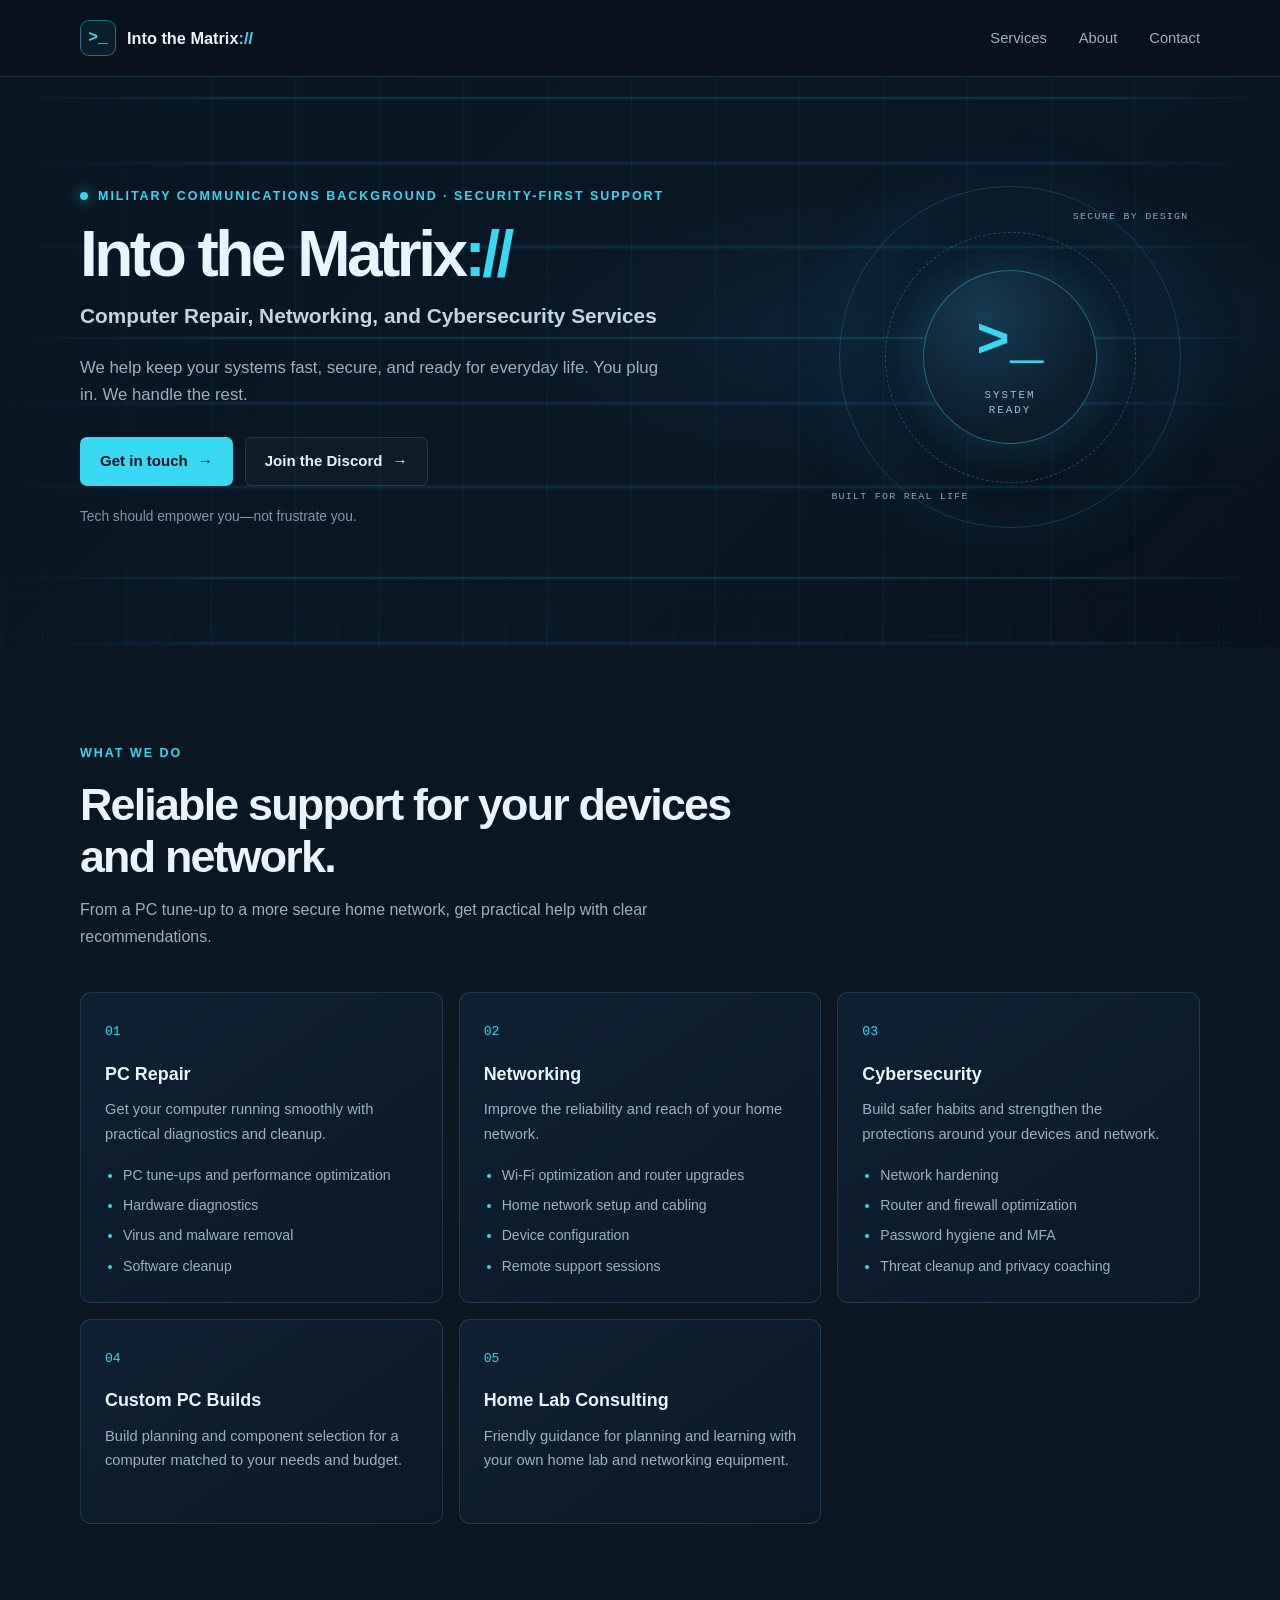
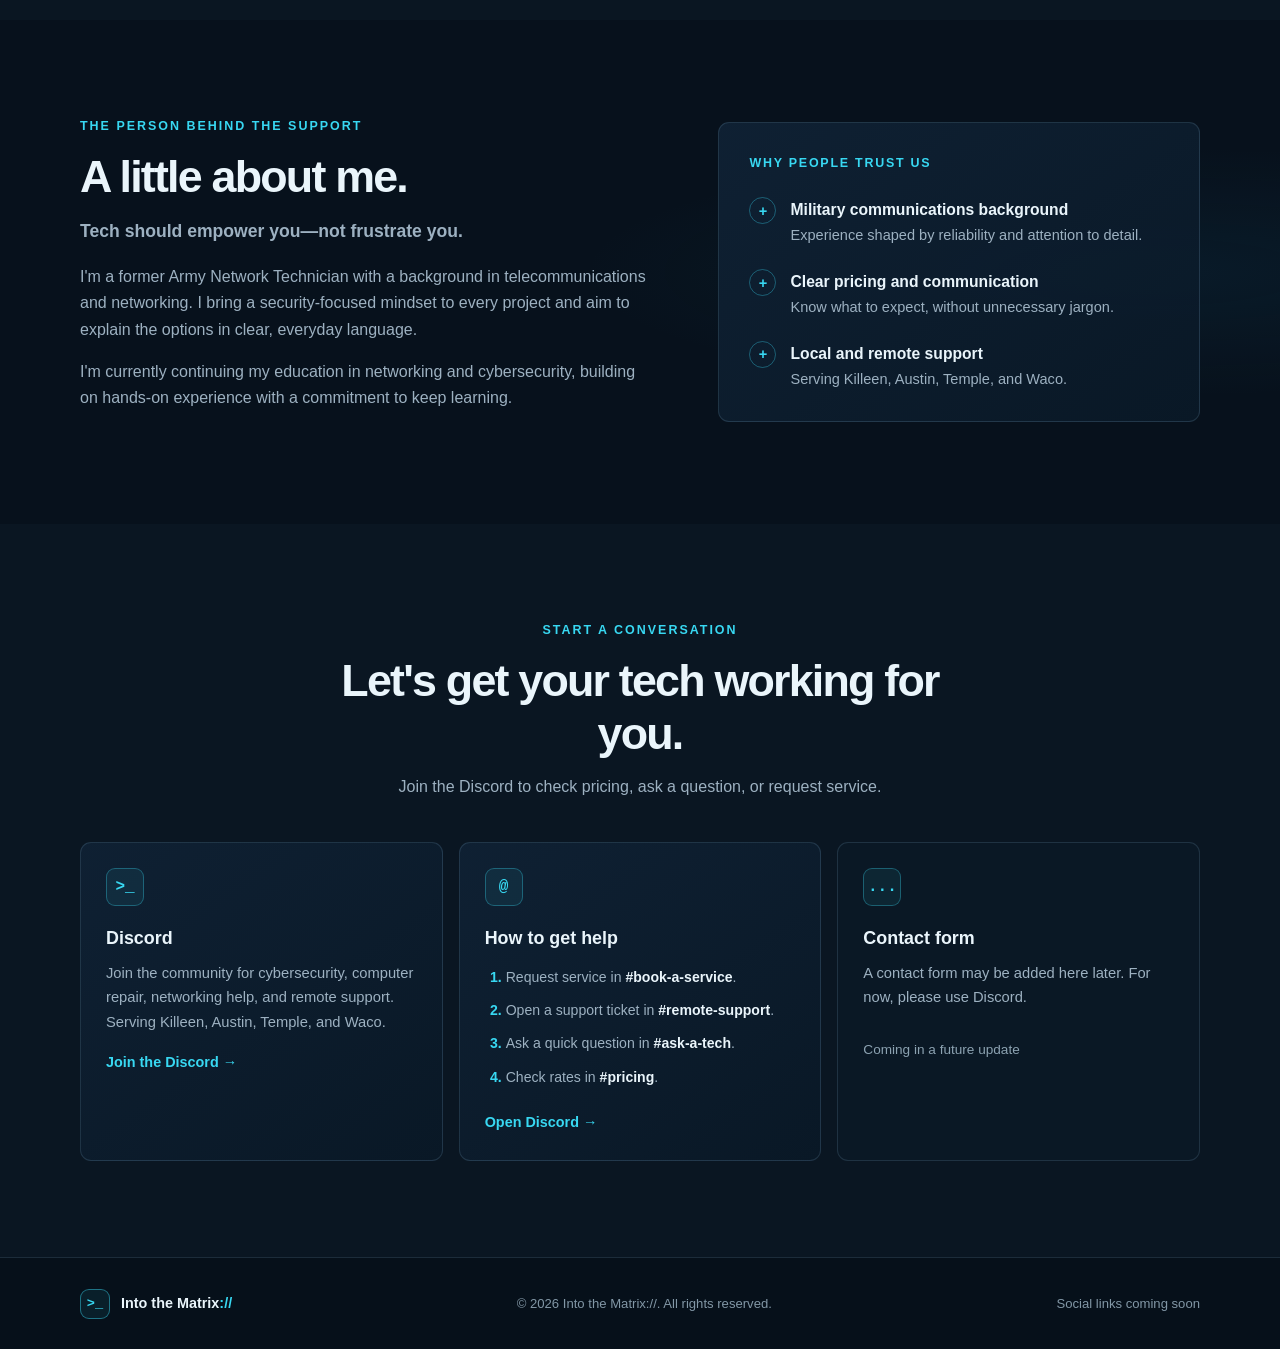
==== index.html @ 5b3a7c76 "Start A Testing Website" ====
<!DOCTYPE html>
<html lang="en">
<head>
  <meta charset="UTF-8">
  <meta name="viewport" content="width=device-width, initial-scale=1">
  <meta name="description" content="Into the Matrix:// provides thoughtful computer repair, networking, cybersecurity, custom PC, and home lab services.">
  <title>Into the Matrix:// | Computer Repair, Networking &amp; Cybersecurity</title>
  <link rel="stylesheet" href="css/styles.css">
</head>
<body>
  <!-- Keyboard users can skip directly to the page's main content. -->
  <a class="skip-link" href="#main-content">Skip to content</a>

  <!-- The header introduces the business and provides in-page navigation. -->
  <header class="site-header">
    <div class="container header-inner">
      <a class="brand" href="#home" aria-label="Into the Matrix home">
        <span class="brand-mark" aria-hidden="true">&gt;_</span>
        <span>Into the Matrix<span class="brand-slashes">://</span></span>
      </a>

      <nav class="site-nav" aria-label="Main navigation">
        <a href="#services">Services</a>
        <a href="#about">About</a>
        <a href="#contact">Contact</a>
      </nav>
    </div>
  </header>

  <main id="main-content">
    <!-- The hero gives visitors a quick overview and clear next steps. -->
    <section class="hero section-shell" id="home" aria-labelledby="hero-title">
      <div class="container hero-layout">
        <div class="hero-copy">
          <p class="eyebrow"><span class="status-dot" aria-hidden="true"></span> Military communications background · security-first support</p>
          <h1 id="hero-title">Into the Matrix<span class="brand-slashes">://</span></h1>
          <p class="hero-subtitle">Computer Repair, Networking, and Cybersecurity Services</p>
          <p class="hero-description">
            We help keep your systems fast, secure, and ready for everyday life. You plug in. We handle the rest.
          </p>
          <div class="hero-actions">
            <a class="button button-primary" href="#contact">Get in touch <span aria-hidden="true">&rarr;</span></a>
            <a class="button button-secondary" href="https://discord.gg/3ud6S2FYjs" target="_blank" rel="noopener noreferrer">Join the Discord <span aria-hidden="true">&rarr;</span></a>
          </div>
          <p class="hero-note">Tech should empower you—not frustrate you.</p>
        </div>

        <!-- Decorative artwork is made with CSS, so the page needs no image assets. -->
        <div class="hero-art" aria-hidden="true">
          <div class="art-orbit orbit-outer"></div>
          <div class="art-orbit orbit-inner"></div>
          <div class="art-core">
            <span class="art-prompt">&gt;_</span>
            <span class="art-caption">SYSTEM<br>READY</span>
          </div>
          <span class="art-label art-label-top">SECURE BY DESIGN</span>
          <span class="art-label art-label-bottom">BUILT FOR REAL LIFE</span>
        </div>
      </div>
      <div class="hero-grid" aria-hidden="true"></div>
    </section>

    <!-- Each service card describes one area of support in plain language. -->
    <section class="section-shell section-light" id="services" aria-labelledby="services-title">
      <div class="container">
        <div class="section-heading">
          <p class="eyebrow">What we do</p>
          <h2 id="services-title">Reliable support for your devices and network.</h2>
          <p>From a PC tune-up to a more secure home network, get practical help with clear recommendations.</p>
        </div>

        <div class="service-grid">
          <article class="service-card">
            <span class="card-number">01</span>
            <h3>PC Repair</h3>
            <p>Get your computer running smoothly with practical diagnostics and cleanup.</p>
            <ul class="service-list">
              <li>PC tune-ups and performance optimization</li>
              <li>Hardware diagnostics</li>
              <li>Virus and malware removal</li>
              <li>Software cleanup</li>
            </ul>
          </article>
          <article class="service-card">
            <span class="card-number">02</span>
            <h3>Networking</h3>
            <p>Improve the reliability and reach of your home network.</p>
            <ul class="service-list">
              <li>Wi-Fi optimization and router upgrades</li>
              <li>Home network setup and cabling</li>
              <li>Device configuration</li>
              <li>Remote support sessions</li>
            </ul>
          </article>
          <article class="service-card">
            <span class="card-number">03</span>
            <h3>Cybersecurity</h3>
            <p>Build safer habits and strengthen the protections around your devices and network.</p>
            <ul class="service-list">
              <li>Network hardening</li>
              <li>Router and firewall optimization</li>
              <li>Password hygiene and MFA</li>
              <li>Threat cleanup and privacy coaching</li>
            </ul>
          </article>
          <article class="service-card">
            <span class="card-number">04</span>
            <h3>Custom PC Builds</h3>
            <p>Build planning and component selection for a computer matched to your needs and budget.</p>
          </article>
          <article class="service-card">
            <span class="card-number">05</span>
            <h3>Home Lab Consulting</h3>
            <p>Friendly guidance for planning and learning with your own home lab and networking equipment.</p>
          </article>
        </div>
      </div>
    </section>

    <!-- This section shares the owner's background and approach. -->
    <section class="section-shell about-section" id="about" aria-labelledby="about-title">
      <div class="container about-layout">
        <div class="about-intro">
          <p class="eyebrow">The person behind the support</p>
          <h2 id="about-title">A little about me.</h2>
          <p class="about-lead">Tech should empower you—not frustrate you.</p>
          <p>
            I'm a former Army Network Technician with a background in telecommunications and networking. I bring a
            security-focused mindset to every project and aim to explain the options in clear, everyday language.
          </p>
          <p>
            I'm currently continuing my education in networking and cybersecurity, building on hands-on experience
            with a commitment to keep learning.
          </p>
        </div>

        <div class="approach-card">
          <p class="approach-label">Why people trust us</p>
          <ul class="approach-list">
            <li><span class="check-mark" aria-hidden="true">+</span><span><strong>Military communications background</strong><br>Experience shaped by reliability and attention to detail.</span></li>
            <li><span class="check-mark" aria-hidden="true">+</span><span><strong>Clear pricing and communication</strong><br>Know what to expect, without unnecessary jargon.</span></li>
            <li><span class="check-mark" aria-hidden="true">+</span><span><strong>Local and remote support</strong><br>Serving Killeen, Austin, Temple, and Waco.</span></li>
          </ul>
        </div>
      </div>
    </section>

    <!-- Contact methods are ready to customize; the form is intentionally a placeholder. -->
    <section class="section-shell contact-section" id="contact" aria-labelledby="contact-title">
      <div class="container">
        <div class="section-heading contact-heading">
          <p class="eyebrow">Start a conversation</p>
          <h2 id="contact-title">Let's get your tech working for you.</h2>
          <p>Join the Discord to check pricing, ask a question, or request service.</p>
        </div>

        <div class="contact-grid">
          <article class="contact-card" id="discord">
            <span class="contact-icon" aria-hidden="true">&gt;_</span>
            <h3>Discord</h3>
            <p>Join the community for cybersecurity, computer repair, networking help, and remote support. Serving Killeen, Austin, Temple, and Waco.</p>
            <a class="text-link" href="https://discord.gg/3ud6S2FYjs" target="_blank" rel="noopener noreferrer">Join the Discord <span aria-hidden="true">&rarr;</span></a>
          </article>

          <article class="contact-card">
            <span class="contact-icon" aria-hidden="true">@</span>
            <h3>How to get help</h3>
            <ol class="contact-steps">
              <li>Request service in <strong>#book-a-service</strong>.</li>
              <li>Open a support ticket in <strong>#remote-support</strong>.</li>
              <li>Ask a quick question in <strong>#ask-a-tech</strong>.</li>
              <li>Check rates in <strong>#pricing</strong>.</li>
            </ol>
            <a class="text-link" href="https://discord.gg/3ud6S2FYjs" target="_blank" rel="noopener noreferrer">Open Discord <span aria-hidden="true">&rarr;</span></a>
          </article>

          <article class="contact-card contact-card-muted">
            <span class="contact-icon" aria-hidden="true">...</span>
            <h3>Contact form</h3>
            <p>A contact form may be added here later. For now, please use Discord.</p>
            <span class="coming-soon">Coming in a future update</span>
          </article>
        </div>
      </div>
    </section>
  </main>

  <!-- The footer closes the page and reserves space for future social profiles. -->
  <footer class="site-footer">
    <div class="container footer-inner">
      <a class="brand footer-brand" href="#home">
        <span class="brand-mark" aria-hidden="true">&gt;_</span>
        <span>Into the Matrix<span class="brand-slashes">://</span></span>
      </a>
      <p class="footer-copy">&copy; 2026 Into the Matrix://. All rights reserved.</p>
      <p class="footer-social">Social links coming soon</p>
    </div>
  </footer>
</body>
</html>
---- css/styles.css ----
/* ------------------------------
   1. Theme and shared page styles
   ------------------------------ */
:root {
  color-scheme: dark;
  --color-page: #07111c;
  --color-panel: #0c1a28;
  --color-panel-light: #102235;
  --color-text: #eaf5fb;
  --color-muted: #9db1c1;
  --color-accent: #38d8f2;
  --color-blue: #5599ff;
  --color-border: rgba(139, 184, 211, 0.17);
  --font-body: "Segoe UI", Arial, sans-serif;
  --content-width: 1120px;
}

* {
  box-sizing: border-box;
}

html {
  scroll-behavior: smooth;
}

body {
  margin: 0;
  background: var(--color-page);
  color: var(--color-text);
  font-family: var(--font-body);
  line-height: 1.65;
}

a {
  color: inherit;
}

a:focus-visible {
  outline: 3px solid var(--color-accent);
  outline-offset: 4px;
}

.container {
  width: min(var(--content-width), calc(100% - 48px));
  margin-inline: auto;
}

.section-shell {
  position: relative;
  padding-block: 96px;
}

.skip-link {
  position: absolute;
  z-index: 10;
  top: 12px;
  left: 12px;
  padding: 10px 14px;
  transform: translateY(-160%);
  background: var(--color-accent);
  color: #06121c;
  font-weight: 700;
  text-decoration: none;
}

.skip-link:focus {
  transform: translateY(0);
}

.eyebrow {
  margin: 0 0 14px;
  color: var(--color-accent);
  font-size: 0.78rem;
  font-weight: 700;
  letter-spacing: 0.16em;
  text-transform: uppercase;
}

/* ------------------------------
   2. Header and primary navigation
   ------------------------------ */
.site-header {
  position: relative;
  z-index: 2;
  border-bottom: 1px solid var(--color-border);
  background: rgba(7, 17, 28, 0.92);
}

.header-inner,
.site-nav {
  display: flex;
  align-items: center;
}

.header-inner {
  min-height: 76px;
  justify-content: space-between;
  gap: 24px;
}

.brand {
  display: inline-flex;
  align-items: center;
  gap: 11px;
  color: var(--color-text);
  font-size: 1.02rem;
  font-weight: 700;
  text-decoration: none;
}

.brand-mark {
  display: grid;
  width: 36px;
  height: 36px;
  place-items: center;
  border: 1px solid rgba(56, 216, 242, 0.45);
  border-radius: 9px;
  background: rgba(56, 216, 242, 0.08);
  color: var(--color-accent);
  font-family: Consolas, monospace;
}

.brand-slashes {
  color: var(--color-accent);
}

.site-nav {
  gap: 32px;
}

.site-nav a {
  color: var(--color-muted);
  font-size: 0.92rem;
  text-decoration: none;
  transition: color 160ms ease;
}

.site-nav a:hover,
.site-nav a:focus-visible {
  color: var(--color-accent);
}

/* ------------------------------
   3. Hero section and CSS artwork
   ------------------------------ */
.hero {
  isolation: isolate;
  min-height: 560px;
  overflow: hidden;
  padding-block: 90px 100px;
  background:
    radial-gradient(ellipse at 75% 45%, rgba(31, 112, 160, 0.15), transparent 34%),
    linear-gradient(135deg, #081522 0%, #091725 55%, #07111c 100%);
}

/* Soft, scrolling columns add motion without needing an image or JavaScript. */
.hero::before {
  position: absolute;
  z-index: 0;
  inset: 0;
  background-image:
    linear-gradient(
      180deg,
      transparent 0 8%,
      rgba(56, 216, 242, 0.14) 8.5% 9%,
      transparent 9.5% 35%,
      rgba(85, 153, 255, 0.1) 35.5% 36.5%,
      transparent 37% 70%,
      rgba(56, 216, 242, 0.1) 70.5% 71%,
      transparent 72%
    ),
    repeating-linear-gradient(
      90deg,
      transparent 0 42px,
      rgba(56, 216, 242, 0.045) 43px 44px,
      transparent 45px 84px
    );
  background-size: 84px 240px, 84px 100%;
  background-position: 0 0, 0 0;
  animation: matrix-drift 24s linear infinite;
  content: "";
  mask-image: linear-gradient(90deg, transparent, #000 20%, #000 85%, transparent);
  pointer-events: none;
}

@keyframes matrix-drift {
  to {
    background-position: 0 -240px, 0 0;
  }
}

.hero-grid {
  position: absolute;
  z-index: 0;
  inset: auto 0 0;
  height: 95px;
  opacity: 0.32;
  background-image:
    linear-gradient(rgba(56, 216, 242, 0.12) 1px, transparent 1px),
    linear-gradient(90deg, rgba(56, 216, 242, 0.12) 1px, transparent 1px);
  background-size: 42px 42px;
  mask-image: linear-gradient(to bottom, transparent, #000);
  pointer-events: none;
}

.hero-layout {
  position: relative;
  z-index: 1;
  display: grid;
  grid-template-columns: 1.15fr 0.85fr;
  align-items: center;
  gap: 48px;
}

.hero-copy {
  max-width: 650px;
}

.hero-copy .eyebrow {
  display: flex;
  align-items: center;
  gap: 10px;
}

.status-dot {
  width: 8px;
  height: 8px;
  border-radius: 50%;
  background: var(--color-accent);
  box-shadow: 0 0 14px rgba(56, 216, 242, 0.8);
}

h1,
h2,
h3,
p {
  margin-top: 0;
}

h1 {
  margin-bottom: 10px;
  font-size: clamp(2.6rem, 5vw, 4.5rem);
  letter-spacing: -0.055em;
  line-height: 1.08;
}

.hero-subtitle {
  margin-bottom: 20px;
  color: #c3d5e2;
  font-size: clamp(1.05rem, 2vw, 1.3rem);
  font-weight: 600;
}

.hero-description {
  max-width: 590px;
  margin-bottom: 28px;
  color: var(--color-muted);
  font-size: 1.05rem;
}

.hero-actions {
  display: flex;
  flex-wrap: wrap;
  gap: 12px;
}

.button {
  display: inline-flex;
  min-height: 48px;
  align-items: center;
  justify-content: center;
  gap: 10px;
  padding: 11px 19px;
  border: 1px solid transparent;
  border-radius: 7px;
  font-size: 0.94rem;
  font-weight: 700;
  text-decoration: none;
  transition: transform 160ms ease, background-color 160ms ease, border-color 160ms ease;
}

.button:hover {
  transform: translateY(-2px);
}

.button-primary {
  background: var(--color-accent);
  color: #05131c;
}

.button-primary:hover {
  background: #7beaff;
}

.button-secondary {
  border-color: var(--color-border);
  background: rgba(255, 255, 255, 0.025);
  color: var(--color-text);
}

.button-secondary:hover {
  border-color: rgba(56, 216, 242, 0.65);
  background: rgba(56, 216, 242, 0.07);
}

.hero-note {
  margin: 20px 0 0;
  color: #8098aa;
  font-size: 0.86rem;
}

.hero-art {
  position: relative;
  display: grid;
  width: min(100%, 380px);
  aspect-ratio: 1;
  place-items: center;
  justify-self: end;
}

.art-orbit,
.art-core {
  position: absolute;
  border-radius: 50%;
}

.orbit-outer {
  inset: 5%;
  border: 1px solid rgba(56, 216, 242, 0.21);
  box-shadow: 0 0 70px rgba(40, 125, 196, 0.1), inset 0 0 70px rgba(40, 125, 196, 0.08);
}

.orbit-inner {
  inset: 17%;
  border: 1px dashed rgba(85, 153, 255, 0.38);
  transform: rotate(-24deg);
}

.art-core {
  display: flex;
  width: 46%;
  aspect-ratio: 1;
  flex-direction: column;
  align-items: center;
  justify-content: center;
  border: 1px solid rgba(56, 216, 242, 0.42);
  background: radial-gradient(circle at 35% 25%, #163b53, #0b1c2b 70%);
  box-shadow: 0 0 50px rgba(56, 216, 242, 0.15);
}

.art-prompt {
  color: var(--color-accent);
  font-family: Consolas, monospace;
  font-size: clamp(2rem, 5vw, 3.5rem);
  font-weight: 700;
}

.art-caption {
  color: #a4c0d0;
  font-family: Consolas, monospace;
  font-size: 0.68rem;
  letter-spacing: 0.18em;
  line-height: 1.4;
  text-align: center;
}

.art-label {
  position: absolute;
  color: #85a9bc;
  font-family: Consolas, monospace;
  font-size: 0.62rem;
  letter-spacing: 0.13em;
}

.art-label-top {
  top: 11%;
  right: 3%;
}

.art-label-bottom {
  bottom: 11%;
  left: 3%;
}

/* ------------------------------
   4. Services section and cards
   ------------------------------ */
.section-light {
  background: #0a1622;
}

.section-heading {
  max-width: 680px;
  margin-bottom: 42px;
}

.section-heading h2,
.about-intro h2 {
  margin-bottom: 14px;
  font-size: clamp(2rem, 3.5vw, 2.8rem);
  letter-spacing: -0.04em;
  line-height: 1.18;
}

.section-heading > p:last-child {
  margin-bottom: 0;
  color: var(--color-muted);
}

.service-grid {
  display: grid;
  grid-template-columns: repeat(3, minmax(0, 1fr));
  gap: 16px;
}

.service-card,
.contact-card,
.approach-card {
  border: 1px solid var(--color-border);
  border-radius: 11px;
  background: linear-gradient(145deg, rgba(16, 34, 53, 0.92), rgba(10, 25, 39, 0.92));
}

.service-card {
  min-height: 205px;
  padding: 24px;
  transition: border-color 160ms ease, transform 160ms ease;
}

.service-card:hover {
  transform: translateY(-3px);
  border-color: rgba(56, 216, 242, 0.45);
}

.card-number {
  display: inline-block;
  margin-bottom: 17px;
  color: var(--color-accent);
  font-family: Consolas, monospace;
  font-size: 0.82rem;
}

.service-card h3,
.contact-card h3 {
  margin-bottom: 8px;
  font-size: 1.12rem;
}

.service-card p,
.contact-card p {
  margin-bottom: 0;
  color: var(--color-muted);
  font-size: 0.92rem;
}

.service-card .service-list {
  display: grid;
  gap: 7px;
  margin: 18px 0 0;
  padding-left: 18px;
  color: var(--color-muted);
  font-size: 0.88rem;
}

.service-list li::marker {
  color: var(--color-accent);
}

/* ------------------------------
   5. About section and approach list
   ------------------------------ */
.about-section {
  background:
    radial-gradient(ellipse at 90% 50%, rgba(24, 97, 134, 0.12), transparent 35%),
    var(--color-page);
}

.about-layout {
  display: grid;
  grid-template-columns: 1fr 0.85fr;
  align-items: center;
  gap: 72px;
}

.about-intro > p:not(.eyebrow) {
  color: var(--color-muted);
}

.about-intro .about-lead {
  color: #c6d9e5;
  font-size: 1.1rem;
  font-weight: 600;
}

.approach-card {
  padding: 30px;
}

.approach-label {
  margin-bottom: 24px;
  color: var(--color-accent);
  font-size: 0.78rem;
  font-weight: 700;
  letter-spacing: 0.14em;
  text-transform: uppercase;
}

.approach-list {
  display: grid;
  gap: 22px;
  margin: 0;
  padding: 0;
  list-style: none;
}

.approach-list li {
  display: flex;
  align-items: flex-start;
  gap: 14px;
  color: var(--color-muted);
  font-size: 0.91rem;
}

.approach-list strong {
  color: var(--color-text);
  font-size: 0.98rem;
}

.check-mark {
  display: grid;
  width: 27px;
  height: 27px;
  flex: 0 0 27px;
  place-items: center;
  border: 1px solid rgba(56, 216, 242, 0.35);
  border-radius: 50%;
  color: var(--color-accent);
  font-weight: 700;
}

/* ------------------------------
   6. Contact options and placeholders
   ------------------------------ */
.contact-section {
  background: #0a1622;
}

.contact-heading {
  margin-inline: auto;
  text-align: center;
}

.contact-grid {
  display: grid;
  grid-template-columns: repeat(3, minmax(0, 1fr));
  gap: 16px;
}

.contact-card {
  min-height: 235px;
  padding: 25px;
}

.contact-icon {
  display: grid;
  width: 38px;
  height: 38px;
  margin-bottom: 18px;
  place-items: center;
  border: 1px solid rgba(56, 216, 242, 0.32);
  border-radius: 9px;
  background: rgba(56, 216, 242, 0.07);
  color: var(--color-accent);
  font-family: Consolas, monospace;
  font-weight: 700;
}

.contact-card h3 {
  margin-bottom: 7px;
}

.contact-card p {
  min-height: 60px;
  margin-bottom: 15px;
}

.contact-steps {
  display: grid;
  gap: 10px;
  margin: 12px 0 20px;
  padding-left: 21px;
  color: var(--color-muted);
  font-size: 0.88rem;
}

.contact-steps li::marker {
  color: var(--color-accent);
  font-weight: 700;
}

.contact-steps strong {
  color: var(--color-text);
}

.text-link {
  color: var(--color-accent);
  font-size: 0.9rem;
  font-weight: 700;
  text-decoration: none;
  overflow-wrap: anywhere;
}

.text-link:hover {
  color: #9af1ff;
  text-decoration: underline;
  text-underline-offset: 4px;
}

.contact-card-muted {
  background: rgba(12, 26, 40, 0.58);
}

.coming-soon {
  color: #8ca2b1;
  font-size: 0.85rem;
}

/* ------------------------------
   7. Footer and small-screen layout
   ------------------------------ */
.site-footer {
  border-top: 1px solid var(--color-border);
  background: #06101a;
}

.footer-inner {
  display: flex;
  min-height: 92px;
  align-items: center;
  justify-content: space-between;
  gap: 20px;
}

.footer-brand {
  font-size: 0.9rem;
}

.footer-brand .brand-mark {
  width: 30px;
  height: 30px;
  font-size: 0.85rem;
}

.footer-copy,
.footer-social {
  margin: 0;
  color: #8297a6;
  font-size: 0.82rem;
}

@media (max-width: 820px) {
  .section-shell {
    padding-block: 76px;
  }

  .hero {
    padding-block: 72px 84px;
  }

  .hero-layout {
    grid-template-columns: 1fr 0.7fr;
    gap: 20px;
  }

  .hero-art {
    width: 100%;
  }

  .service-grid {
    grid-template-columns: repeat(2, minmax(0, 1fr));
  }

  .about-layout {
    gap: 38px;
  }
}

@media (max-width: 620px) {
  .container {
    width: min(var(--content-width), calc(100% - 36px));
  }

  .section-shell {
    padding-block: 62px;
  }

  .header-inner {
    min-height: 68px;
    flex-wrap: wrap;
    padding-block: 12px;
  }

  .brand {
    font-size: 0.92rem;
  }

  .site-nav {
    gap: 18px;
  }

  .site-nav a {
    font-size: 0.85rem;
  }

  .hero {
    padding-block: 64px 72px;
  }

  .hero-layout {
    grid-template-columns: 1fr;
  }

  .hero-art {
    width: min(74vw, 310px);
    justify-self: center;
    margin-top: 10px;
  }

  .hero-description {
    font-size: 0.98rem;
  }

  .service-grid,
  .contact-grid,
  .about-layout {
    grid-template-columns: 1fr;
  }

  .service-card {
    min-height: auto;
  }

  .about-layout {
    gap: 28px;
  }

  .approach-card {
    padding: 24px;
  }

  .contact-card {
    min-height: auto;
  }

  .contact-card p {
    min-height: 0;
  }

  .footer-inner {
    align-items: flex-start;
    flex-direction: column;
    justify-content: center;
    gap: 10px;
    padding-block: 22px;
  }
}

@media (prefers-reduced-motion: reduce) {
  html {
    scroll-behavior: auto;
  }

  .hero::before {
    animation: none;
  }

  *,
  *::before,
  *::after {
    transition-duration: 0.01ms !important;
  }
}
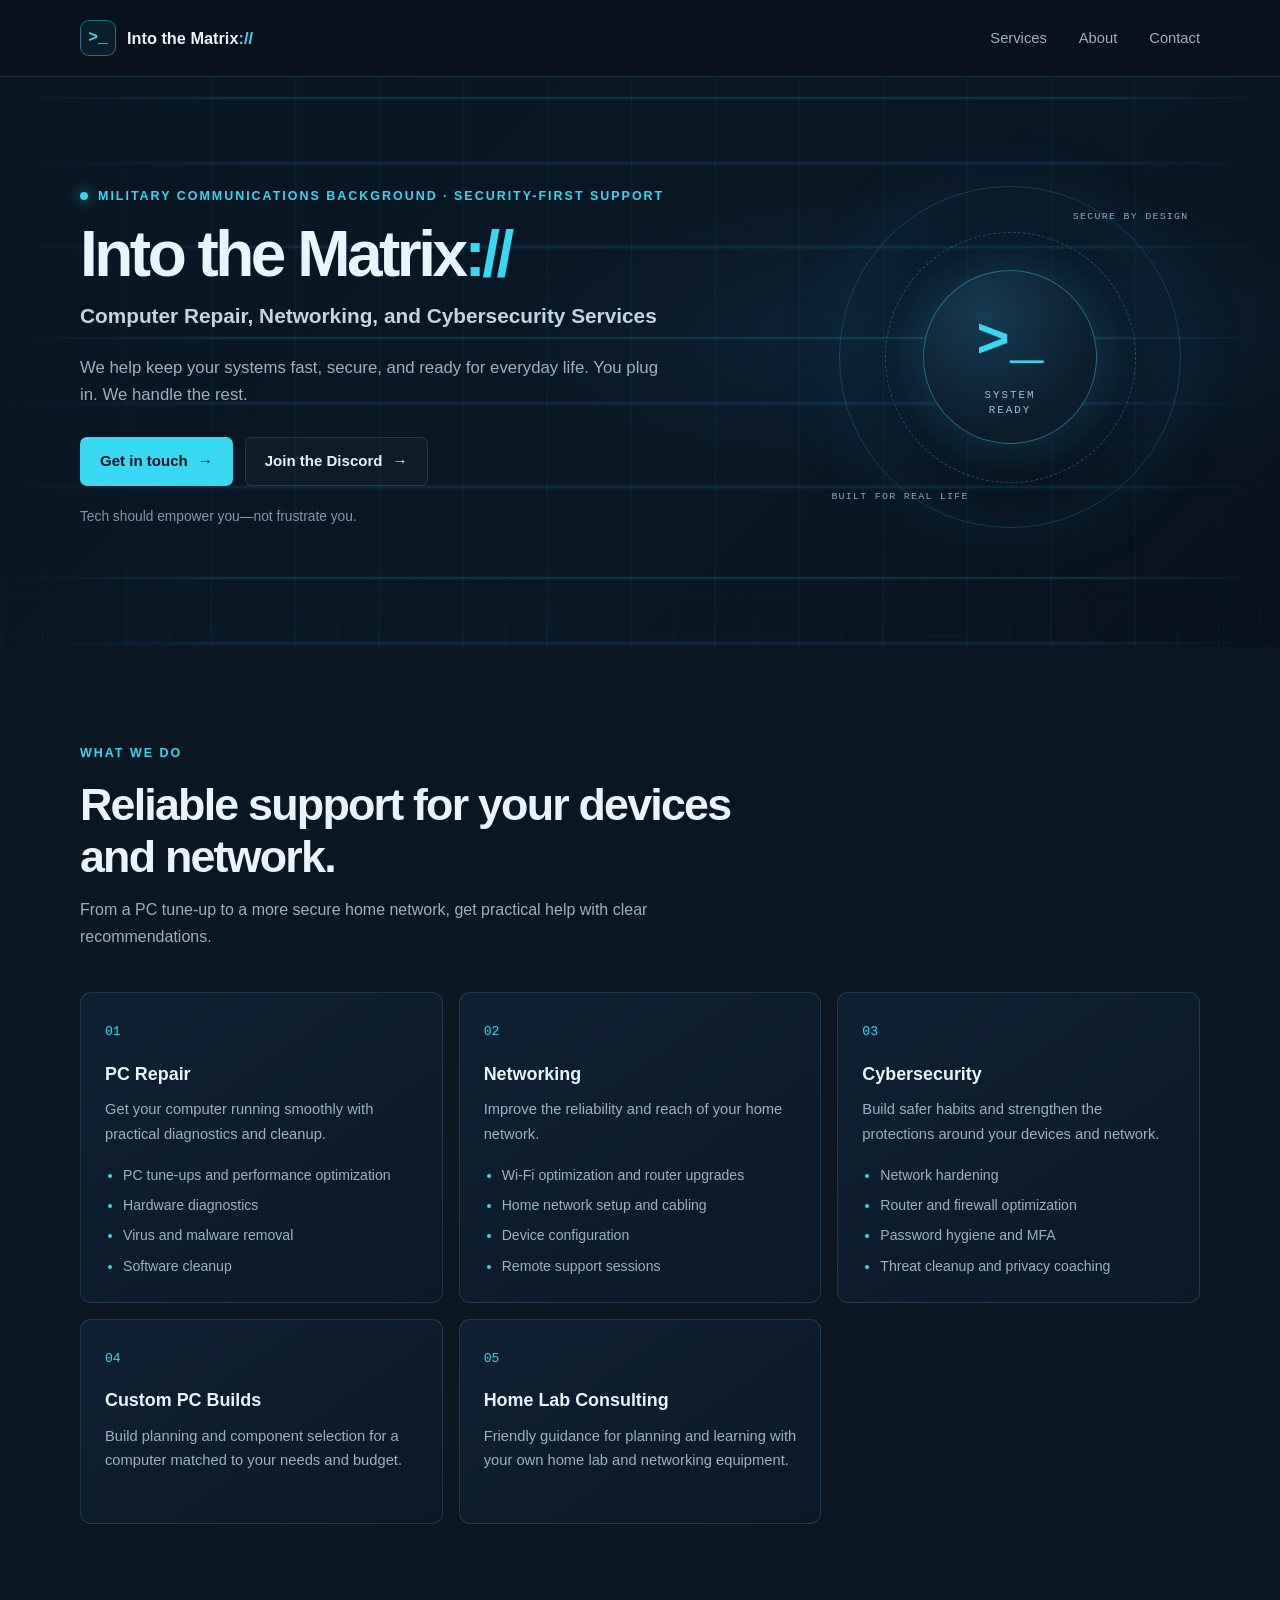
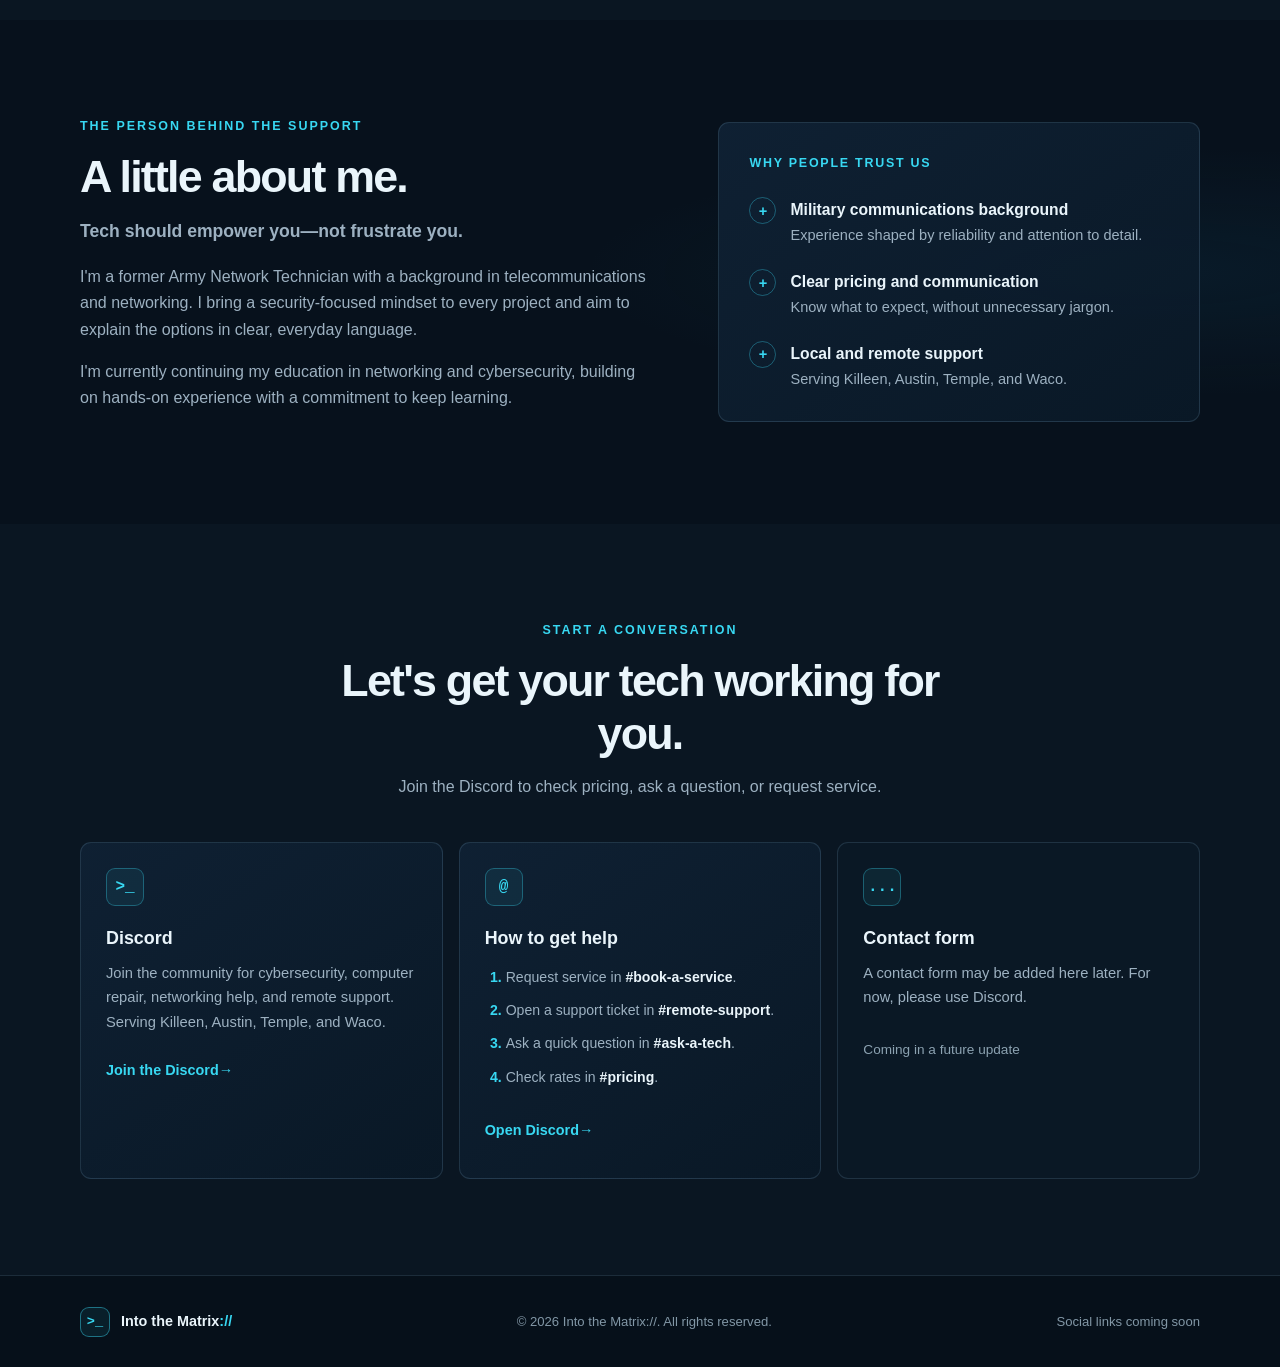
==== commit 17a78cc0: "Add accessible mobile navigation menu Add a JavaScript-powered menu for small screens, with keyboard" ====
--- a/index.html
+++ b/index.html
@@ -6,6 +6,7 @@
   <meta name="description" content="Into the Matrix:// provides thoughtful computer repair, networking, cybersecurity, custom PC, and home lab services.">
   <title>Into the Matrix:// | Computer Repair, Networking &amp; Cybersecurity</title>
   <link rel="stylesheet" href="css/styles.css">
+  <script src="js/main.js" defer></script>
 </head>
 <body>
   <!-- Keyboard users can skip directly to the page's main content. -->
@@ -19,7 +20,12 @@
         <span>Into the Matrix<span class="brand-slashes">://</span></span>
       </a>
 
-      <nav class="site-nav" aria-label="Main navigation">
+      <button class="menu-toggle" type="button" aria-expanded="false" aria-controls="main-navigation">
+        <span class="menu-icon" aria-hidden="true"><span></span><span></span><span></span></span>
+        <span>Menu</span>
+      </button>
+
+      <nav class="site-nav" id="main-navigation" aria-label="Main navigation">
         <a href="#services">Services</a>
         <a href="#about">About</a>
         <a href="#contact">Contact</a>
--- a/css/styles.css
+++ b/css/styles.css
@@ -128,7 +128,14 @@
   gap: 32px;
 }
 
+.menu-toggle {
+  display: none;
+}
+
 .site-nav a {
+  display: inline-flex;
+  min-height: 44px;
+  align-items: center;
   color: var(--color-muted);
   font-size: 0.92rem;
   text-decoration: none;
@@ -212,6 +219,13 @@
   gap: 48px;
 }
 
+.hero-layout > *,
+.about-layout > *,
+.service-card,
+.contact-card {
+  min-width: 0;
+}
+
 .hero-copy {
   max-width: 650px;
 }
@@ -603,6 +617,9 @@
 }
 
 .text-link {
+  display: inline-flex;
+  min-height: 44px;
+  align-items: center;
   color: var(--color-accent);
   font-size: 0.9rem;
   font-weight: 700;
@@ -680,6 +697,14 @@
     grid-template-columns: repeat(2, minmax(0, 1fr));
   }
 
+  .contact-grid {
+    grid-template-columns: repeat(2, minmax(0, 1fr));
+  }
+
+  .contact-card:last-child:nth-child(odd) {
+    grid-column: 1 / -1;
+  }
+
   .about-layout {
     gap: 38px;
   }
@@ -698,6 +723,77 @@
     min-height: 68px;
     flex-wrap: wrap;
     padding-block: 12px;
+  }
+
+  .header-inner > .site-nav {
+    width: 100%;
+    align-items: stretch;
+    flex-direction: column;
+    gap: 0;
+  }
+
+  html.js-enabled .menu-toggle {
+    display: inline-flex;
+  }
+
+  html.js-enabled .site-nav:not(.is-open) {
+    display: none;
+  }
+
+  .menu-toggle {
+    min-width: 44px;
+    min-height: 44px;
+    align-items: center;
+    justify-content: center;
+    gap: 9px;
+    padding: 8px 12px;
+    border: 1px solid var(--color-border);
+    border-radius: 7px;
+    background: rgba(255, 255, 255, 0.025);
+    color: var(--color-text);
+    font: inherit;
+    font-size: 0.88rem;
+    cursor: pointer;
+  }
+
+  .menu-toggle:hover,
+  .menu-toggle:focus-visible {
+    border-color: rgba(56, 216, 242, 0.65);
+  }
+
+  .menu-icon {
+    display: grid;
+    width: 18px;
+    gap: 4px;
+  }
+
+  .menu-icon span {
+    width: 100%;
+    height: 2px;
+    border-radius: 2px;
+    background: var(--color-accent);
+    transition: transform 160ms ease, opacity 160ms ease;
+  }
+
+  .menu-toggle[aria-expanded="true"] .menu-icon span:first-child {
+    transform: translateY(6px) rotate(45deg);
+  }
+
+  .menu-toggle[aria-expanded="true"] .menu-icon span:nth-child(2) {
+    opacity: 0;
+  }
+
+  .menu-toggle[aria-expanded="true"] .menu-icon span:last-child {
+    transform: translateY(-6px) rotate(-45deg);
+  }
+
+  .site-nav.is-open {
+    padding-top: 8px;
+    border-top: 1px solid var(--color-border);
+  }
+
+  .site-nav a {
+    padding-block: 4px;
   }
 
   .brand {
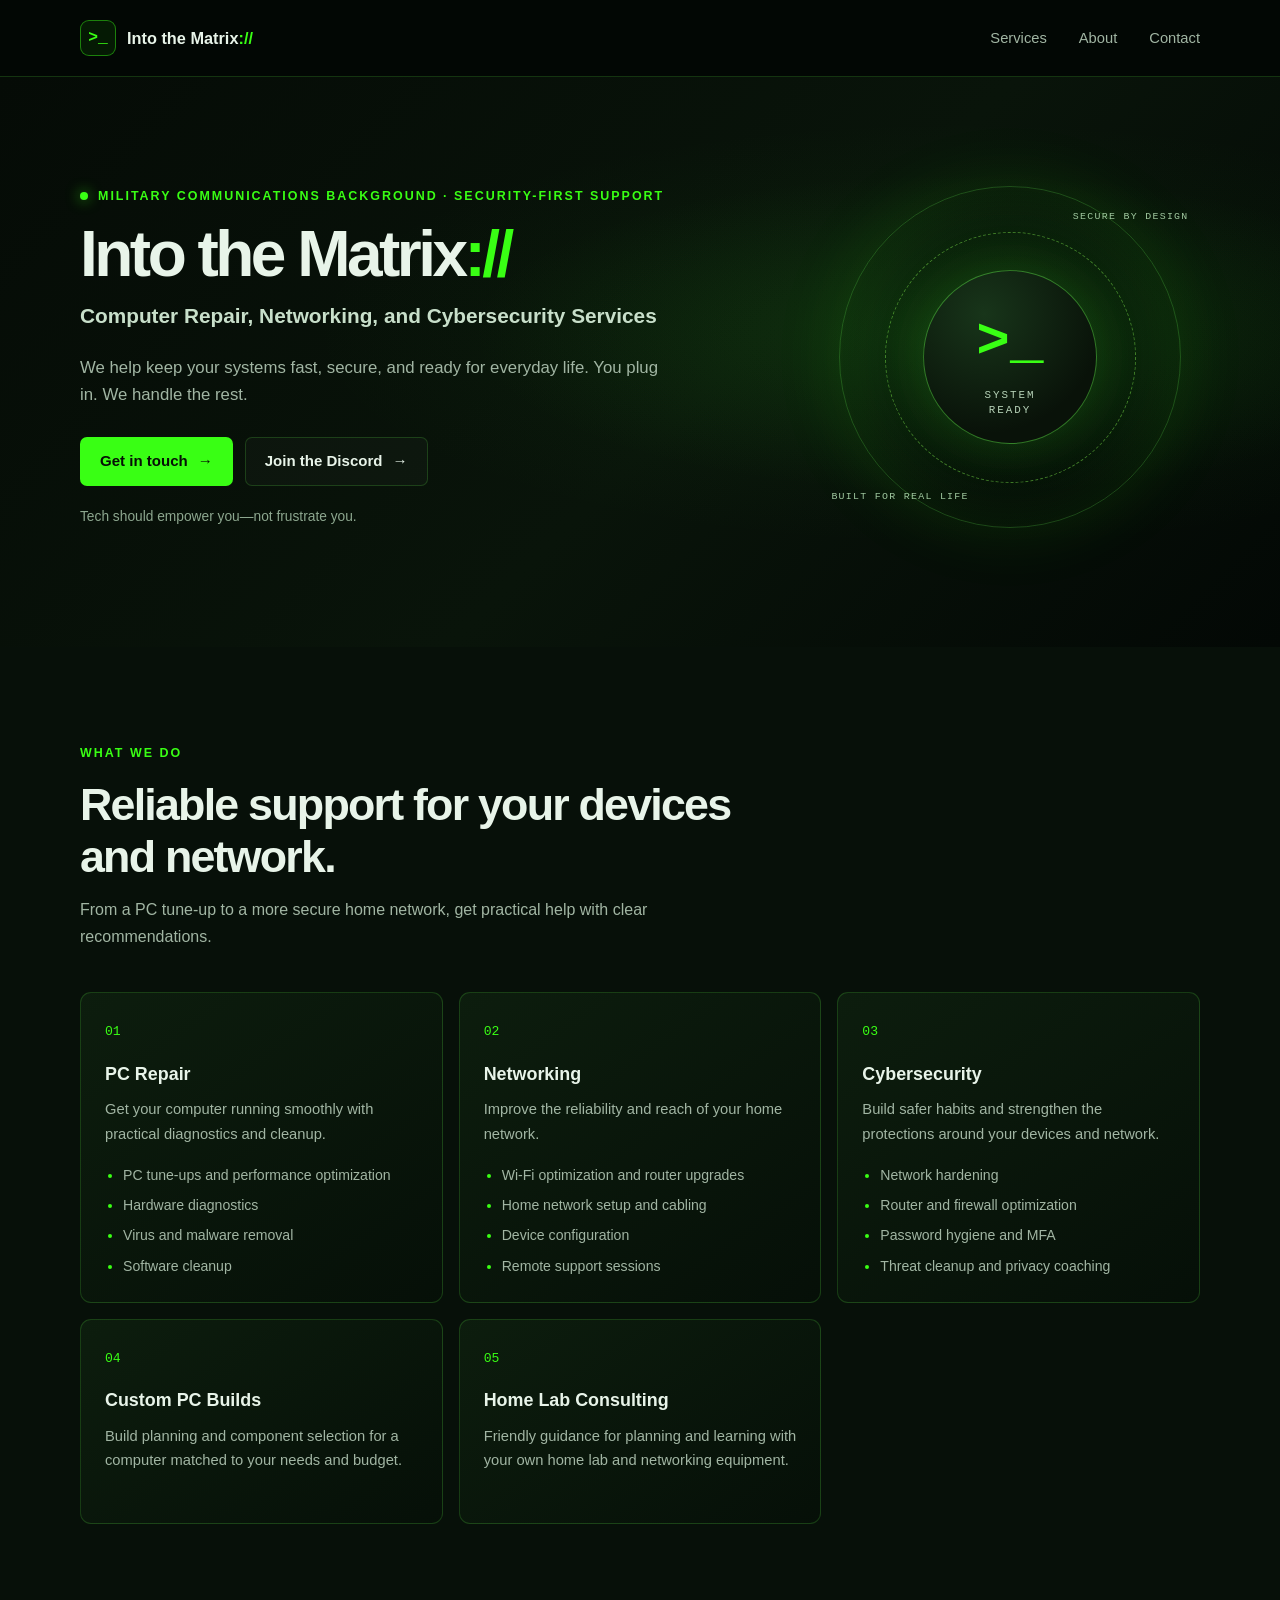
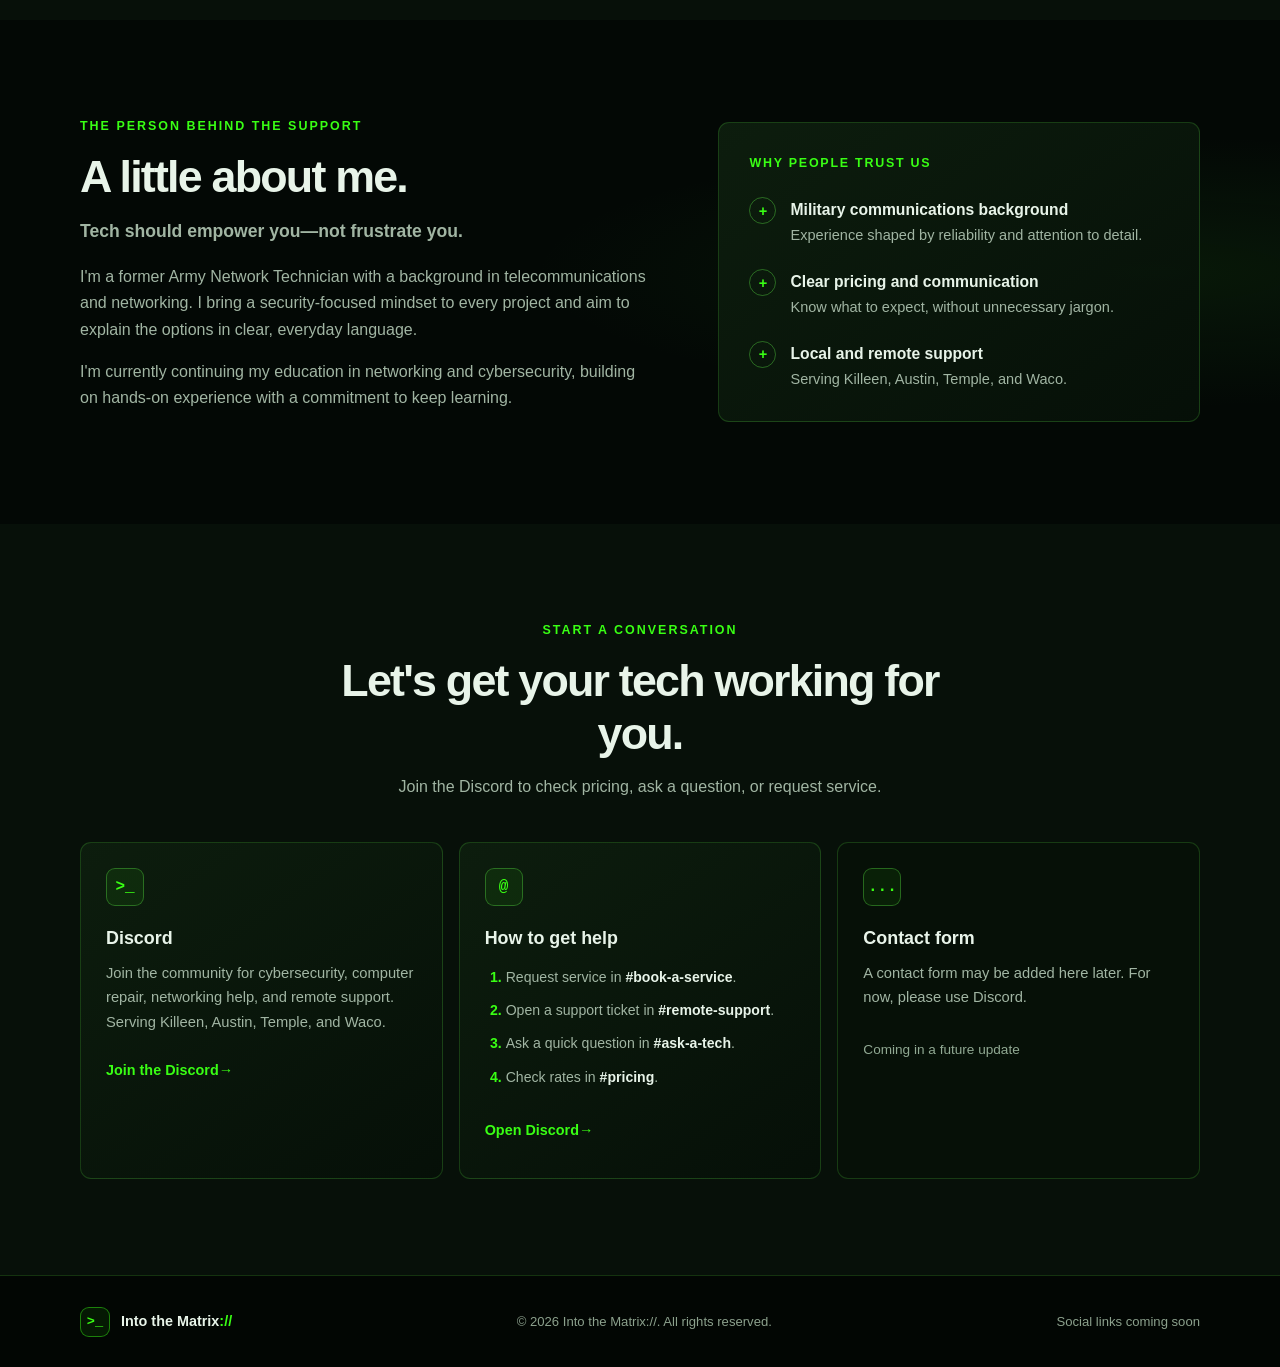
==== commit 3594f2d0: "Apply Matrix-inspired green theme Update site colors and add subtle falling-code animation." ====
--- a/index.html
+++ b/index.html
@@ -63,7 +63,16 @@
           <span class="art-label art-label-bottom">BUILT FOR REAL LIFE</span>
         </div>
       </div>
-      <div class="hero-grid" aria-hidden="true"></div>
+      <div class="matrix-rain" aria-hidden="true">
+        <span>1<br>0<br>1<br>1<br>0<br>0<br>1<br>0<br>1<br>1<br>0<br>1<br>0<br>0<br>1<br>1<br>0<br>1</span>
+        <span>0<br>1<br>0<br>0<br>1<br>1<br>0<br>1<br>0<br>1<br>1<br>0<br>1<br>0<br>0<br>1<br>0<br>1</span>
+        <span>1<br>1<br>0<br>1<br>0<br>1<br>0<br>0<br>1<br>0<br>1<br>1<br>0<br>0<br>1<br>0<br>1<br>1</span>
+        <span>0<br>0<br>1<br>0<br>1<br>1<br>0<br>1<br>1<br>0<br>0<br>1<br>0<br>1<br>1<br>0<br>1<br>0</span>
+        <span>1<br>0<br>0<br>1<br>1<br>0<br>1<br>0<br>0<br>1<br>1<br>0<br>1<br>1<br>0<br>0<br>1<br>0</span>
+        <span>0<br>1<br>1<br>0<br>0<br>1<br>0<br>1<br>0<br>0<br>1<br>1<br>0<br>1<br>0<br>1<br>1<br>0</span>
+        <span>1<br>0<br>1<br>0<br>1<br>0<br>0<br>1<br>1<br>0<br>1<br>0<br>0<br>1<br>1<br>0<br>1<br>0</span>
+        <span>0<br>1<br>0<br>1<br>1<br>0<br>1<br>0<br>1<br>0<br>0<br>1<br>1<br>0<br>1<br>0<br>0<br>1</span>
+      </div>
     </section>
 
     <!-- Each service card describes one area of support in plain language. -->
--- a/css/styles.css
+++ b/css/styles.css
@@ -3,14 +3,15 @@
    ------------------------------ */
 :root {
   color-scheme: dark;
-  --color-page: #07111c;
-  --color-panel: #0c1a28;
-  --color-panel-light: #102235;
-  --color-text: #eaf5fb;
-  --color-muted: #9db1c1;
-  --color-accent: #38d8f2;
-  --color-blue: #5599ff;
-  --color-border: rgba(139, 184, 211, 0.17);
+  --color-page: #030805;
+  --color-panel: #07110a;
+  --color-panel-light: #0c1b10;
+  --color-text: #e8f4e9;
+  --color-muted: #a1b5a3;
+  --color-accent: #39ff14;
+  --color-accent-bright: #a2ff8a;
+  --color-blue: #8dff54;
+  --color-border: rgba(100, 255, 75, 0.18);
   --font-body: "Segoe UI", Arial, sans-serif;
   --content-width: 1120px;
 }
@@ -58,7 +59,7 @@
   padding: 10px 14px;
   transform: translateY(-160%);
   background: var(--color-accent);
-  color: #06121c;
+  color: #061006;
   font-weight: 700;
   text-decoration: none;
 }
@@ -83,7 +84,7 @@
   position: relative;
   z-index: 2;
   border-bottom: 1px solid var(--color-border);
-  background: rgba(7, 17, 28, 0.92);
+  background: rgba(3, 8, 5, 0.94);
 }
 
 .header-inner,
@@ -113,9 +114,9 @@
   width: 36px;
   height: 36px;
   place-items: center;
-  border: 1px solid rgba(56, 216, 242, 0.45);
+  border: 1px solid rgba(57, 255, 20, 0.45);
   border-radius: 9px;
-  background: rgba(56, 216, 242, 0.08);
+  background: rgba(57, 255, 20, 0.08);
   color: var(--color-accent);
   font-family: Consolas, monospace;
 }
@@ -156,58 +157,81 @@
   overflow: hidden;
   padding-block: 90px 100px;
   background:
-    radial-gradient(ellipse at 75% 45%, rgba(31, 112, 160, 0.15), transparent 34%),
-    linear-gradient(135deg, #081522 0%, #091725 55%, #07111c 100%);
-}
-
-/* Soft, scrolling columns add motion without needing an image or JavaScript. */
+    radial-gradient(ellipse at 75% 45%, rgba(45, 180, 34, 0.13), transparent 36%),
+    linear-gradient(135deg, #050b06 0%, #09140a 55%, #030805 100%);
+}
+
+/* Keep a subtle green glow behind the falling code decoration. */
 .hero::before {
   position: absolute;
   z-index: 0;
   inset: 0;
-  background-image:
-    linear-gradient(
-      180deg,
-      transparent 0 8%,
-      rgba(56, 216, 242, 0.14) 8.5% 9%,
-      transparent 9.5% 35%,
-      rgba(85, 153, 255, 0.1) 35.5% 36.5%,
-      transparent 37% 70%,
-      rgba(56, 216, 242, 0.1) 70.5% 71%,
-      transparent 72%
-    ),
-    repeating-linear-gradient(
-      90deg,
-      transparent 0 42px,
-      rgba(56, 216, 242, 0.045) 43px 44px,
-      transparent 45px 84px
-    );
-  background-size: 84px 240px, 84px 100%;
-  background-position: 0 0, 0 0;
-  animation: matrix-drift 24s linear infinite;
+  background: radial-gradient(ellipse at 75% 45%, rgba(45, 180, 34, 0.08), transparent 48%);
   content: "";
-  mask-image: linear-gradient(90deg, transparent, #000 20%, #000 85%, transparent);
   pointer-events: none;
 }
 
-@keyframes matrix-drift {
-  to {
-    background-position: 0 -240px, 0 0;
-  }
-}
-
-.hero-grid {
+.matrix-rain {
   position: absolute;
   z-index: 0;
-  inset: auto 0 0;
-  height: 95px;
-  opacity: 0.32;
-  background-image:
-    linear-gradient(rgba(56, 216, 242, 0.12) 1px, transparent 1px),
-    linear-gradient(90deg, rgba(56, 216, 242, 0.12) 1px, transparent 1px);
-  background-size: 42px 42px;
-  mask-image: linear-gradient(to bottom, transparent, #000);
+  inset: 0;
+  display: flex;
+  justify-content: space-around;
+  overflow: hidden;
+  opacity: 0.18;
+  mask-image: linear-gradient(to bottom, transparent, #000 15%, #000 85%, transparent);
   pointer-events: none;
+}
+
+.matrix-rain span {
+  color: var(--color-accent-bright);
+  font-family: Consolas, monospace;
+  font-size: 0.9rem;
+  line-height: 1.45;
+  text-shadow: 0 0 8px rgba(57, 255, 20, 0.75);
+  transform: translateY(-110%);
+  animation: code-rain 16s linear infinite;
+}
+
+.matrix-rain span:nth-child(2) {
+  animation-delay: -7s;
+  animation-duration: 19s;
+}
+
+.matrix-rain span:nth-child(3) {
+  animation-delay: -12s;
+  animation-duration: 14s;
+}
+
+.matrix-rain span:nth-child(4) {
+  animation-delay: -4s;
+  animation-duration: 21s;
+}
+
+.matrix-rain span:nth-child(5) {
+  animation-delay: -15s;
+  animation-duration: 17s;
+}
+
+.matrix-rain span:nth-child(6) {
+  animation-delay: -9s;
+  animation-duration: 20s;
+}
+
+.matrix-rain span:nth-child(7) {
+  animation-delay: -2s;
+  animation-duration: 15s;
+}
+
+.matrix-rain span:nth-child(8) {
+  animation-delay: -11s;
+  animation-duration: 18s;
+}
+
+@keyframes code-rain {
+  to {
+    transform: translateY(110vh);
+  }
 }
 
 .hero-layout {
@@ -241,7 +265,7 @@
   height: 8px;
   border-radius: 50%;
   background: var(--color-accent);
-  box-shadow: 0 0 14px rgba(56, 216, 242, 0.8);
+  box-shadow: 0 0 14px rgba(57, 255, 20, 0.75);
 }
 
 h1,
@@ -260,7 +284,7 @@
 
 .hero-subtitle {
   margin-bottom: 20px;
-  color: #c3d5e2;
+  color: #c8dfca;
   font-size: clamp(1.05rem, 2vw, 1.3rem);
   font-weight: 600;
 }
@@ -299,11 +323,11 @@
 
 .button-primary {
   background: var(--color-accent);
-  color: #05131c;
+  color: #061006;
 }
 
 .button-primary:hover {
-  background: #7beaff;
+  background: var(--color-accent-bright);
 }
 
 .button-secondary {
@@ -313,13 +337,13 @@
 }
 
 .button-secondary:hover {
-  border-color: rgba(56, 216, 242, 0.65);
-  background: rgba(56, 216, 242, 0.07);
+  border-color: rgba(57, 255, 20, 0.65);
+  background: rgba(57, 255, 20, 0.07);
 }
 
 .hero-note {
   margin: 20px 0 0;
-  color: #8098aa;
+  color: #8da78f;
   font-size: 0.86rem;
 }
 
@@ -340,13 +364,13 @@
 
 .orbit-outer {
   inset: 5%;
-  border: 1px solid rgba(56, 216, 242, 0.21);
-  box-shadow: 0 0 70px rgba(40, 125, 196, 0.1), inset 0 0 70px rgba(40, 125, 196, 0.08);
+  border: 1px solid rgba(100, 255, 75, 0.24);
+  box-shadow: 0 0 70px rgba(57, 255, 20, 0.1), inset 0 0 70px rgba(57, 255, 20, 0.07);
 }
 
 .orbit-inner {
   inset: 17%;
-  border: 1px dashed rgba(85, 153, 255, 0.38);
+  border: 1px dashed rgba(141, 255, 84, 0.42);
   transform: rotate(-24deg);
 }
 
@@ -357,9 +381,9 @@
   flex-direction: column;
   align-items: center;
   justify-content: center;
-  border: 1px solid rgba(56, 216, 242, 0.42);
-  background: radial-gradient(circle at 35% 25%, #163b53, #0b1c2b 70%);
-  box-shadow: 0 0 50px rgba(56, 216, 242, 0.15);
+  border: 1px solid rgba(100, 255, 75, 0.42);
+  background: radial-gradient(circle at 35% 25%, #18351a, #091209 70%);
+  box-shadow: 0 0 50px rgba(57, 255, 20, 0.15);
 }
 
 .art-prompt {
@@ -370,7 +394,7 @@
 }
 
 .art-caption {
-  color: #a4c0d0;
+  color: #b6d2b7;
   font-family: Consolas, monospace;
   font-size: 0.68rem;
   letter-spacing: 0.18em;
@@ -380,7 +404,7 @@
 
 .art-label {
   position: absolute;
-  color: #85a9bc;
+  color: #a1c9a0;
   font-family: Consolas, monospace;
   font-size: 0.62rem;
   letter-spacing: 0.13em;
@@ -400,7 +424,7 @@
    4. Services section and cards
    ------------------------------ */
 .section-light {
-  background: #0a1622;
+  background: #071009;
 }
 
 .section-heading {
@@ -432,7 +456,7 @@
 .approach-card {
   border: 1px solid var(--color-border);
   border-radius: 11px;
-  background: linear-gradient(145deg, rgba(16, 34, 53, 0.92), rgba(10, 25, 39, 0.92));
+  background: linear-gradient(145deg, rgba(13, 30, 14, 0.96), rgba(6, 16, 8, 0.96));
 }
 
 .service-card {
@@ -443,7 +467,7 @@
 
 .service-card:hover {
   transform: translateY(-3px);
-  border-color: rgba(56, 216, 242, 0.45);
+  border-color: rgba(57, 255, 20, 0.45);
 }
 
 .card-number {
@@ -485,7 +509,7 @@
    ------------------------------ */
 .about-section {
   background:
-    radial-gradient(ellipse at 90% 50%, rgba(24, 97, 134, 0.12), transparent 35%),
+    radial-gradient(ellipse at 90% 50%, rgba(38, 135, 32, 0.13), transparent 38%),
     var(--color-page);
 }
 
@@ -501,7 +525,7 @@
 }
 
 .about-intro .about-lead {
-  color: #c6d9e5;
+  color: #c6dfc7;
   font-size: 1.1rem;
   font-weight: 600;
 }
@@ -546,7 +570,7 @@
   height: 27px;
   flex: 0 0 27px;
   place-items: center;
-  border: 1px solid rgba(56, 216, 242, 0.35);
+  border: 1px solid rgba(100, 255, 75, 0.35);
   border-radius: 50%;
   color: var(--color-accent);
   font-weight: 700;
@@ -556,7 +580,7 @@
    6. Contact options and placeholders
    ------------------------------ */
 .contact-section {
-  background: #0a1622;
+  background: #071009;
 }
 
 .contact-heading {
@@ -581,9 +605,9 @@
   height: 38px;
   margin-bottom: 18px;
   place-items: center;
-  border: 1px solid rgba(56, 216, 242, 0.32);
+  border: 1px solid rgba(100, 255, 75, 0.32);
   border-radius: 9px;
-  background: rgba(56, 216, 242, 0.07);
+  background: rgba(57, 255, 20, 0.07);
   color: var(--color-accent);
   font-family: Consolas, monospace;
   font-weight: 700;
@@ -628,17 +652,17 @@
 }
 
 .text-link:hover {
-  color: #9af1ff;
+  color: var(--color-accent-bright);
   text-decoration: underline;
   text-underline-offset: 4px;
 }
 
 .contact-card-muted {
-  background: rgba(12, 26, 40, 0.58);
+  background: rgba(7, 17, 8, 0.72);
 }
 
 .coming-soon {
-  color: #8ca2b1;
+  color: #91a993;
   font-size: 0.85rem;
 }
 
@@ -647,7 +671,7 @@
    ------------------------------ */
 .site-footer {
   border-top: 1px solid var(--color-border);
-  background: #06101a;
+  background: #020603;
 }
 
 .footer-inner {
@@ -671,7 +695,7 @@
 .footer-copy,
 .footer-social {
   margin: 0;
-  color: #8297a6;
+  color: #8ca18d;
   font-size: 0.82rem;
 }
 
@@ -758,7 +782,7 @@
 
   .menu-toggle:hover,
   .menu-toggle:focus-visible {
-    border-color: rgba(56, 216, 242, 0.65);
+    border-color: rgba(57, 255, 20, 0.65);
   }
 
   .menu-icon {
@@ -866,7 +890,7 @@
     scroll-behavior: auto;
   }
 
-  .hero::before {
+  .matrix-rain span {
     animation: none;
   }
 
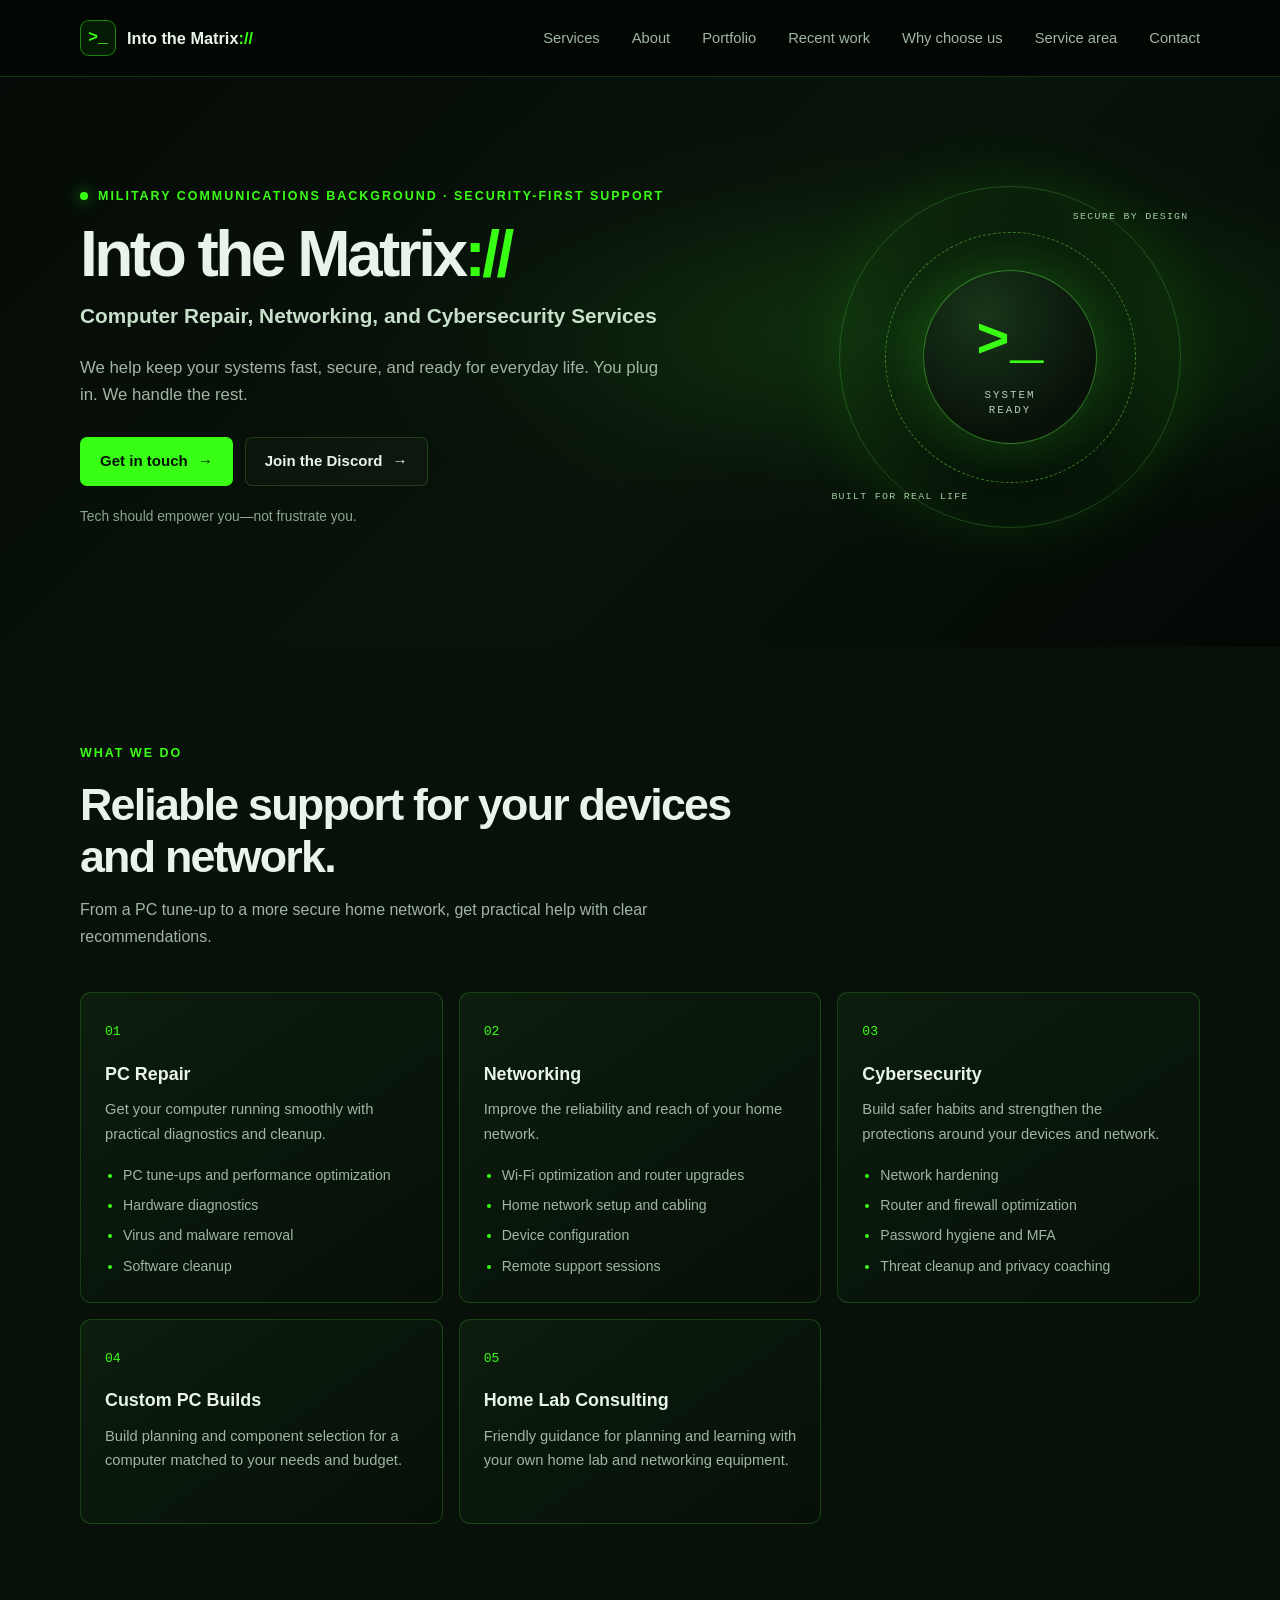
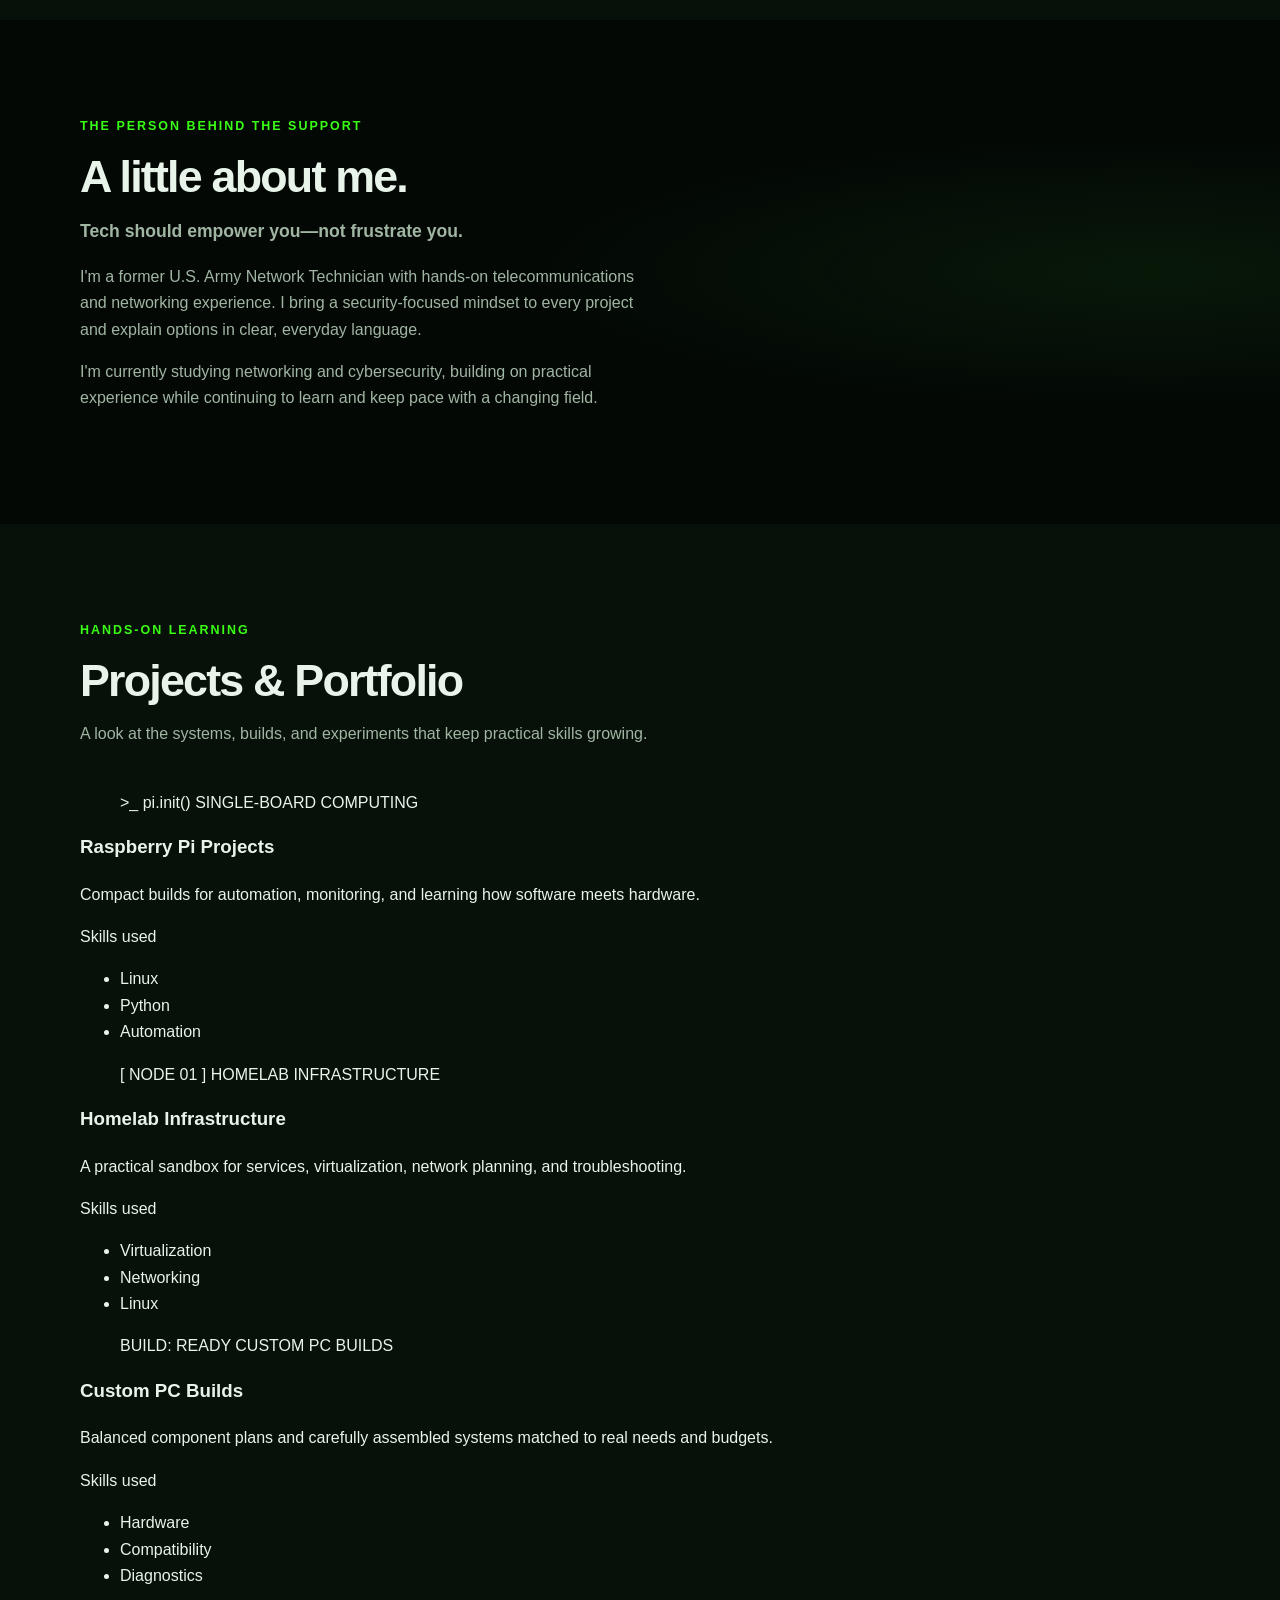
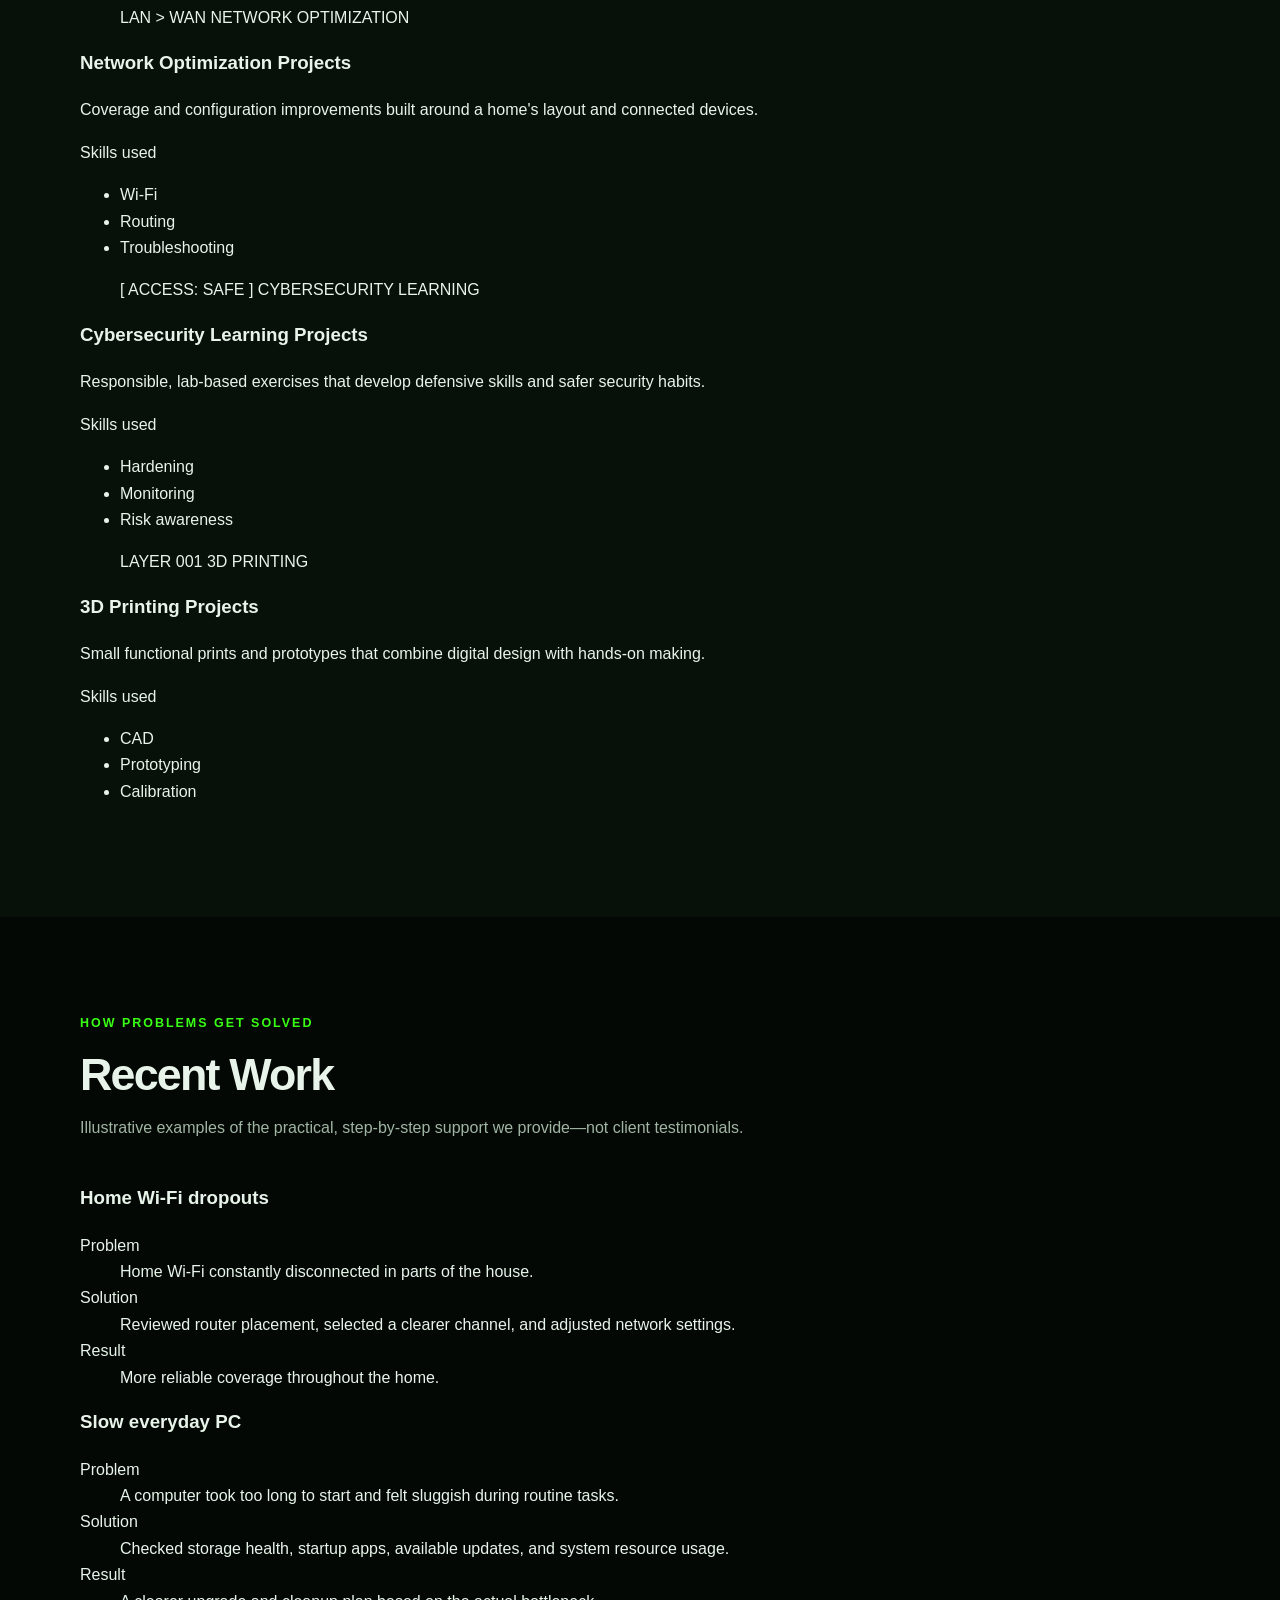
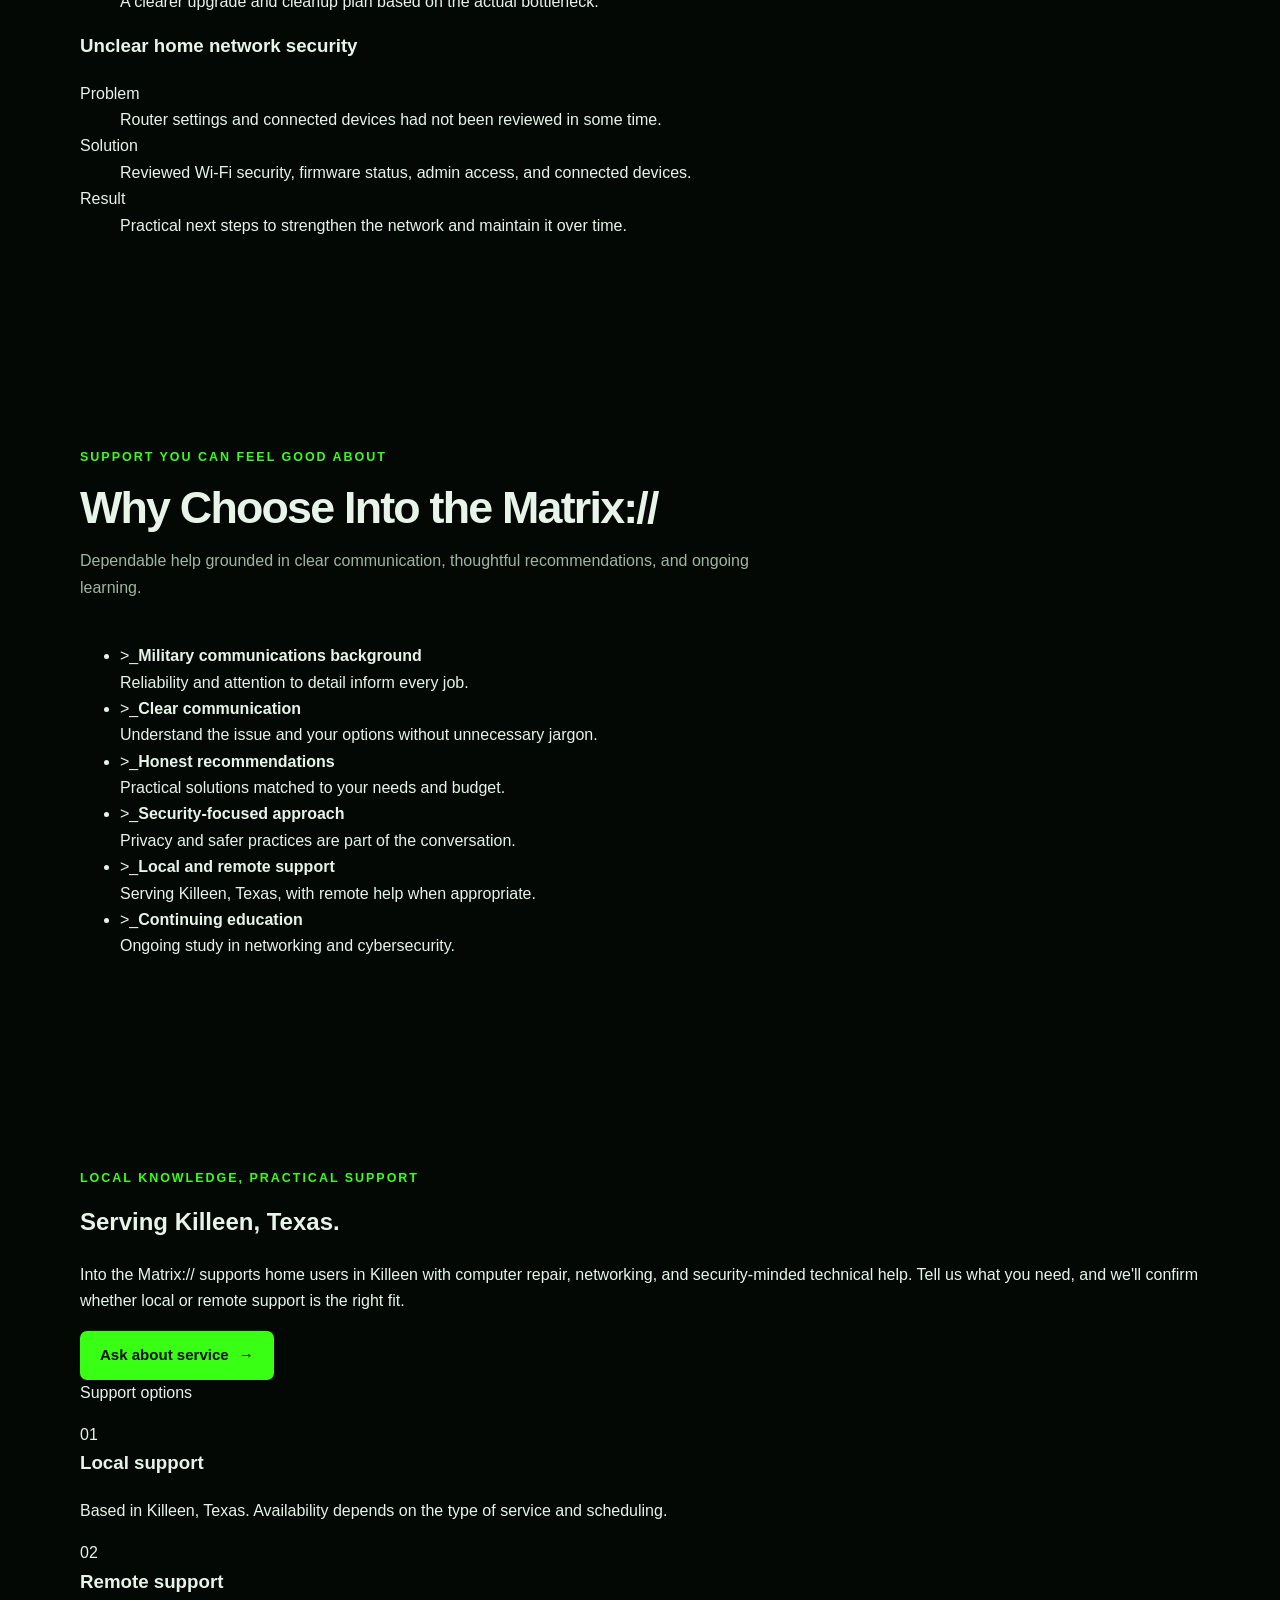
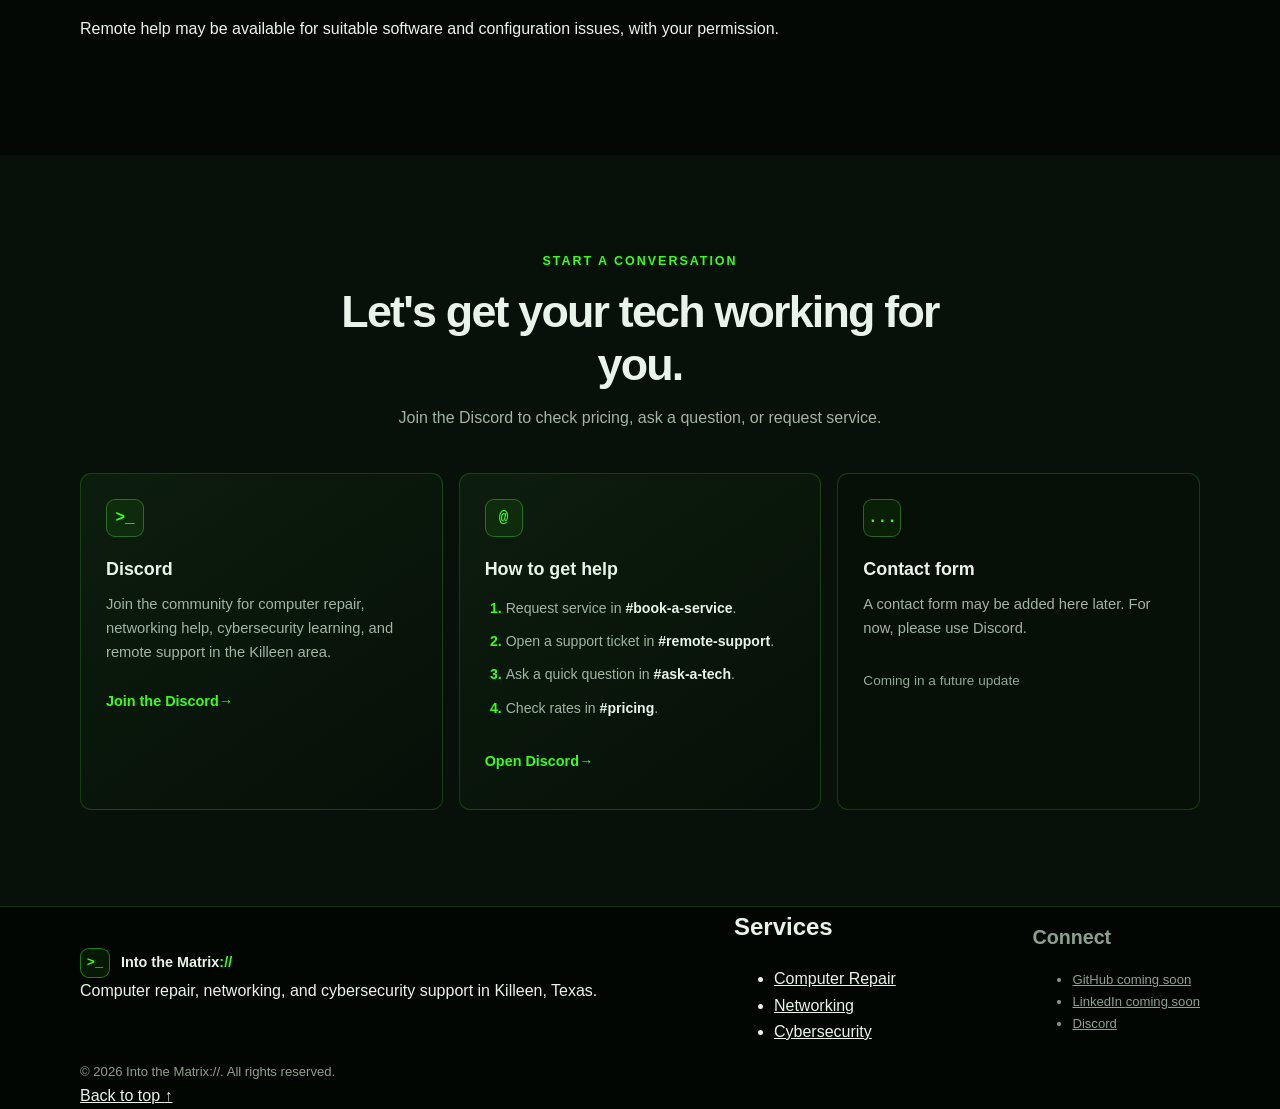
==== commit 2f52fd80: "Update index.html" ====
--- a/index.html
+++ b/index.html
@@ -22,12 +22,16 @@
 
       <button class="menu-toggle" type="button" aria-expanded="false" aria-controls="main-navigation">
         <span class="menu-icon" aria-hidden="true"><span></span><span></span><span></span></span>
-        <span>Menu</span>
+        <span class="menu-label">Menu</span>
       </button>
 
       <nav class="site-nav" id="main-navigation" aria-label="Main navigation">
         <a href="#services">Services</a>
         <a href="#about">About</a>
+        <a href="#portfolio">Portfolio</a>
+        <a href="#recent-work">Recent work</a>
+        <a href="#why-choose">Why choose us</a>
+        <a href="#service-area">Service area</a>
         <a href="#contact">Contact</a>
       </nav>
     </div>
@@ -140,23 +144,204 @@
           <h2 id="about-title">A little about me.</h2>
           <p class="about-lead">Tech should empower you—not frustrate you.</p>
           <p>
-            I'm a former Army Network Technician with a background in telecommunications and networking. I bring a
-            security-focused mindset to every project and aim to explain the options in clear, everyday language.
+            I'm a former U.S. Army Network Technician with hands-on telecommunications and networking experience.
+            I bring a security-focused mindset to every project and explain options in clear, everyday language.
           </p>
           <p>
-            I'm currently continuing my education in networking and cybersecurity, building on hands-on experience
-            with a commitment to keep learning.
+            I'm currently studying networking and cybersecurity, building on practical experience while continuing
+            to learn and keep pace with a changing field.
           </p>
         </div>
-
-        <div class="approach-card">
-          <p class="approach-label">Why people trust us</p>
-          <ul class="approach-list">
-            <li><span class="check-mark" aria-hidden="true">+</span><span><strong>Military communications background</strong><br>Experience shaped by reliability and attention to detail.</span></li>
-            <li><span class="check-mark" aria-hidden="true">+</span><span><strong>Clear pricing and communication</strong><br>Know what to expect, without unnecessary jargon.</span></li>
-            <li><span class="check-mark" aria-hidden="true">+</span><span><strong>Local and remote support</strong><br>Serving Killeen, Austin, Temple, and Waco.</span></li>
-          </ul>
-        </div>
+      </div>
+    </section>
+
+    <section class="section-shell section-light portfolio-section" id="portfolio" aria-labelledby="portfolio-title">
+      <div class="container">
+        <div class="section-heading">
+          <p class="eyebrow">Hands-on learning</p>
+          <h2 id="portfolio-title">Projects &amp; Portfolio</h2>
+          <p>A look at the systems, builds, and experiments that keep practical skills growing.</p>
+        </div>
+
+        <div class="portfolio-grid">
+          <article class="portfolio-card">
+            <figure class="portfolio-visual visual-pi" role="img" aria-label="Placeholder illustration for a Raspberry Pi project">
+              <span aria-hidden="true">&gt;_ pi.init()</span>
+              <span class="visual-caption" aria-hidden="true">SINGLE-BOARD COMPUTING</span>
+            </figure>
+            <div class="portfolio-copy">
+              <h3>Raspberry Pi Projects</h3>
+              <p>Compact builds for automation, monitoring, and learning how software meets hardware.</p>
+              <p class="skill-label">Skills used</p>
+              <ul class="skill-list" aria-label="Raspberry Pi project skills">
+                <li>Linux</li><li>Python</li><li>Automation</li>
+              </ul>
+            </div>
+          </article>
+
+          <article class="portfolio-card">
+            <figure class="portfolio-visual visual-lab" role="img" aria-label="Placeholder illustration for homelab infrastructure">
+              <span aria-hidden="true">[ NODE 01 ]</span>
+              <span class="visual-caption" aria-hidden="true">HOMELAB INFRASTRUCTURE</span>
+            </figure>
+            <div class="portfolio-copy">
+              <h3>Homelab Infrastructure</h3>
+              <p>A practical sandbox for services, virtualization, network planning, and troubleshooting.</p>
+              <p class="skill-label">Skills used</p>
+              <ul class="skill-list" aria-label="Homelab infrastructure skills">
+                <li>Virtualization</li><li>Networking</li><li>Linux</li>
+              </ul>
+            </div>
+          </article>
+
+          <article class="portfolio-card">
+            <figure class="portfolio-visual visual-pc" role="img" aria-label="Placeholder illustration for a custom PC build">
+              <span aria-hidden="true">BUILD: READY</span>
+              <span class="visual-caption" aria-hidden="true">CUSTOM PC BUILDS</span>
+            </figure>
+            <div class="portfolio-copy">
+              <h3>Custom PC Builds</h3>
+              <p>Balanced component plans and carefully assembled systems matched to real needs and budgets.</p>
+              <p class="skill-label">Skills used</p>
+              <ul class="skill-list" aria-label="Custom PC build skills">
+                <li>Hardware</li><li>Compatibility</li><li>Diagnostics</li>
+              </ul>
+            </div>
+          </article>
+
+          <article class="portfolio-card">
+            <figure class="portfolio-visual visual-network" role="img" aria-label="Placeholder illustration for a network optimization project">
+              <span aria-hidden="true">LAN &gt; WAN</span>
+              <span class="visual-caption" aria-hidden="true">NETWORK OPTIMIZATION</span>
+            </figure>
+            <div class="portfolio-copy">
+              <h3>Network Optimization Projects</h3>
+              <p>Coverage and configuration improvements built around a home's layout and connected devices.</p>
+              <p class="skill-label">Skills used</p>
+              <ul class="skill-list" aria-label="Network optimization skills">
+                <li>Wi-Fi</li><li>Routing</li><li>Troubleshooting</li>
+              </ul>
+            </div>
+          </article>
+
+          <article class="portfolio-card">
+            <figure class="portfolio-visual visual-security" role="img" aria-label="Placeholder illustration for cybersecurity learning projects">
+              <span aria-hidden="true">[ ACCESS: SAFE ]</span>
+              <span class="visual-caption" aria-hidden="true">CYBERSECURITY LEARNING</span>
+            </figure>
+            <div class="portfolio-copy">
+              <h3>Cybersecurity Learning Projects</h3>
+              <p>Responsible, lab-based exercises that develop defensive skills and safer security habits.</p>
+              <p class="skill-label">Skills used</p>
+              <ul class="skill-list" aria-label="Cybersecurity learning skills">
+                <li>Hardening</li><li>Monitoring</li><li>Risk awareness</li>
+              </ul>
+            </div>
+          </article>
+
+          <article class="portfolio-card">
+            <figure class="portfolio-visual visual-print" role="img" aria-label="Placeholder illustration for a 3D printing project">
+              <span aria-hidden="true">LAYER 001</span>
+              <span class="visual-caption" aria-hidden="true">3D PRINTING</span>
+            </figure>
+            <div class="portfolio-copy">
+              <h3>3D Printing Projects</h3>
+              <p>Small functional prints and prototypes that combine digital design with hands-on making.</p>
+              <p class="skill-label">Skills used</p>
+              <ul class="skill-list" aria-label="3D printing project skills">
+                <li>CAD</li><li>Prototyping</li><li>Calibration</li>
+              </ul>
+            </div>
+          </article>
+        </div>
+      </div>
+    </section>
+
+    <section class="section-shell recent-section" id="recent-work" aria-labelledby="recent-title">
+      <div class="container">
+        <div class="section-heading">
+          <p class="eyebrow">How problems get solved</p>
+          <h2 id="recent-title">Recent Work</h2>
+          <p>Illustrative examples of the practical, step-by-step support we provide—not client testimonials.</p>
+        </div>
+
+        <div class="recent-grid">
+          <article class="recent-card">
+            <h3>Home Wi-Fi dropouts</h3>
+            <dl class="case-study">
+              <div><dt>Problem</dt><dd>Home Wi-Fi constantly disconnected in parts of the house.</dd></div>
+              <div><dt>Solution</dt><dd>Reviewed router placement, selected a clearer channel, and adjusted network settings.</dd></div>
+              <div><dt>Result</dt><dd>More reliable coverage throughout the home.</dd></div>
+            </dl>
+          </article>
+
+          <article class="recent-card">
+            <h3>Slow everyday PC</h3>
+            <dl class="case-study">
+              <div><dt>Problem</dt><dd>A computer took too long to start and felt sluggish during routine tasks.</dd></div>
+              <div><dt>Solution</dt><dd>Checked storage health, startup apps, available updates, and system resource usage.</dd></div>
+              <div><dt>Result</dt><dd>A clearer upgrade and cleanup plan based on the actual bottleneck.</dd></div>
+            </dl>
+          </article>
+
+          <article class="recent-card">
+            <h3>Unclear home network security</h3>
+            <dl class="case-study">
+              <div><dt>Problem</dt><dd>Router settings and connected devices had not been reviewed in some time.</dd></div>
+              <div><dt>Solution</dt><dd>Reviewed Wi-Fi security, firmware status, admin access, and connected devices.</dd></div>
+              <div><dt>Result</dt><dd>Practical next steps to strengthen the network and maintain it over time.</dd></div>
+            </dl>
+          </article>
+        </div>
+      </div>
+    </section>
+
+    <section class="section-shell why-section" id="why-choose" aria-labelledby="why-title">
+      <div class="container">
+        <div class="section-heading">
+          <p class="eyebrow">Support you can feel good about</p>
+          <h2 id="why-title">Why Choose Into the Matrix://</h2>
+          <p>Dependable help grounded in clear communication, thoughtful recommendations, and ongoing learning.</p>
+        </div>
+        <ul class="trust-grid">
+          <li><span class="trust-mark" aria-hidden="true">&gt;_</span><span><strong>Military communications background</strong><br>Reliability and attention to detail inform every job.</span></li>
+          <li><span class="trust-mark" aria-hidden="true">&gt;_</span><span><strong>Clear communication</strong><br>Understand the issue and your options without unnecessary jargon.</span></li>
+          <li><span class="trust-mark" aria-hidden="true">&gt;_</span><span><strong>Honest recommendations</strong><br>Practical solutions matched to your needs and budget.</span></li>
+          <li><span class="trust-mark" aria-hidden="true">&gt;_</span><span><strong>Security-focused approach</strong><br>Privacy and safer practices are part of the conversation.</span></li>
+          <li><span class="trust-mark" aria-hidden="true">&gt;_</span><span><strong>Local and remote support</strong><br>Serving Killeen, Texas, with remote help when appropriate.</span></li>
+          <li><span class="trust-mark" aria-hidden="true">&gt;_</span><span><strong>Continuing education</strong><br>Ongoing study in networking and cybersecurity.</span></li>
+        </ul>
+      </div>
+    </section>
+
+    <section class="section-shell area-section" id="service-area" aria-labelledby="area-title">
+      <div class="container area-layout">
+        <div class="area-copy">
+          <p class="eyebrow">Local knowledge, practical support</p>
+          <h2 id="area-title">Serving Killeen, Texas.</h2>
+          <p class="area-description">
+            Into the Matrix:// supports home users in Killeen with computer repair, networking, and security-minded
+            technical help. Tell us what you need, and we'll confirm whether local or remote support is the right fit.
+          </p>
+          <a class="button button-primary" href="#contact">Ask about service <span aria-hidden="true">&rarr;</span></a>
+        </div>
+        <aside class="area-panel" aria-label="Local and remote support options">
+          <p class="area-panel-label">Support options</p>
+          <article class="area-option">
+            <span class="area-option-mark" aria-hidden="true">01</span>
+            <div>
+              <h3>Local support</h3>
+              <p>Based in Killeen, Texas. Availability depends on the type of service and scheduling.</p>
+            </div>
+          </article>
+          <article class="area-option">
+            <span class="area-option-mark" aria-hidden="true">02</span>
+            <div>
+              <h3>Remote support</h3>
+              <p>Remote help may be available for suitable software and configuration issues, with your permission.</p>
+            </div>
+          </article>
+        </aside>
       </div>
     </section>
 
@@ -173,7 +358,7 @@
           <article class="contact-card" id="discord">
             <span class="contact-icon" aria-hidden="true">&gt;_</span>
             <h3>Discord</h3>
-            <p>Join the community for cybersecurity, computer repair, networking help, and remote support. Serving Killeen, Austin, Temple, and Waco.</p>
+            <p>Join the community for computer repair, networking help, cybersecurity learning, and remote support in the Killeen area.</p>
             <a class="text-link" href="https://discord.gg/3ud6S2FYjs" target="_blank" rel="noopener noreferrer">Join the Discord <span aria-hidden="true">&rarr;</span></a>
           </article>
 
@@ -203,12 +388,33 @@
   <!-- The footer closes the page and reserves space for future social profiles. -->
   <footer class="site-footer">
     <div class="container footer-inner">
-      <a class="brand footer-brand" href="#home">
-        <span class="brand-mark" aria-hidden="true">&gt;_</span>
-        <span>Into the Matrix<span class="brand-slashes">://</span></span>
-      </a>
+      <div class="footer-business">
+        <a class="brand footer-brand" href="#home" aria-label="Into the Matrix home">
+          <span class="brand-mark" aria-hidden="true">&gt;_</span>
+          <span>Into the Matrix<span class="brand-slashes">://</span></span>
+        </a>
+        <p>Computer repair, networking, and cybersecurity support in Killeen, Texas.</p>
+      </div>
+      <div class="footer-services" aria-label="Service categories">
+        <h2>Services</h2>
+        <ul>
+          <li><a href="#services">Computer Repair</a></li>
+          <li><a href="#services">Networking</a></li>
+          <li><a href="#services">Cybersecurity</a></li>
+        </ul>
+      </div>
+      <nav class="footer-social" aria-label="Social links">
+        <h2>Connect</h2>
+        <ul>
+          <li><a href="#contact" aria-label="GitHub profile link placeholder; contact us for details">GitHub <span>coming soon</span></a></li>
+          <li><a href="#contact" aria-label="LinkedIn profile link placeholder; contact us for details">LinkedIn <span>coming soon</span></a></li>
+          <li><a href="https://discord.gg/3ud6S2FYjs" target="_blank" rel="noopener noreferrer">Discord</a></li>
+        </ul>
+      </nav>
+    </div>
+    <div class="container footer-bottom">
       <p class="footer-copy">&copy; 2026 Into the Matrix://. All rights reserved.</p>
-      <p class="footer-social">Social links coming soon</p>
+      <a href="#home">Back to top <span aria-hidden="true">&uarr;</span></a>
     </div>
   </footer>
 </body>
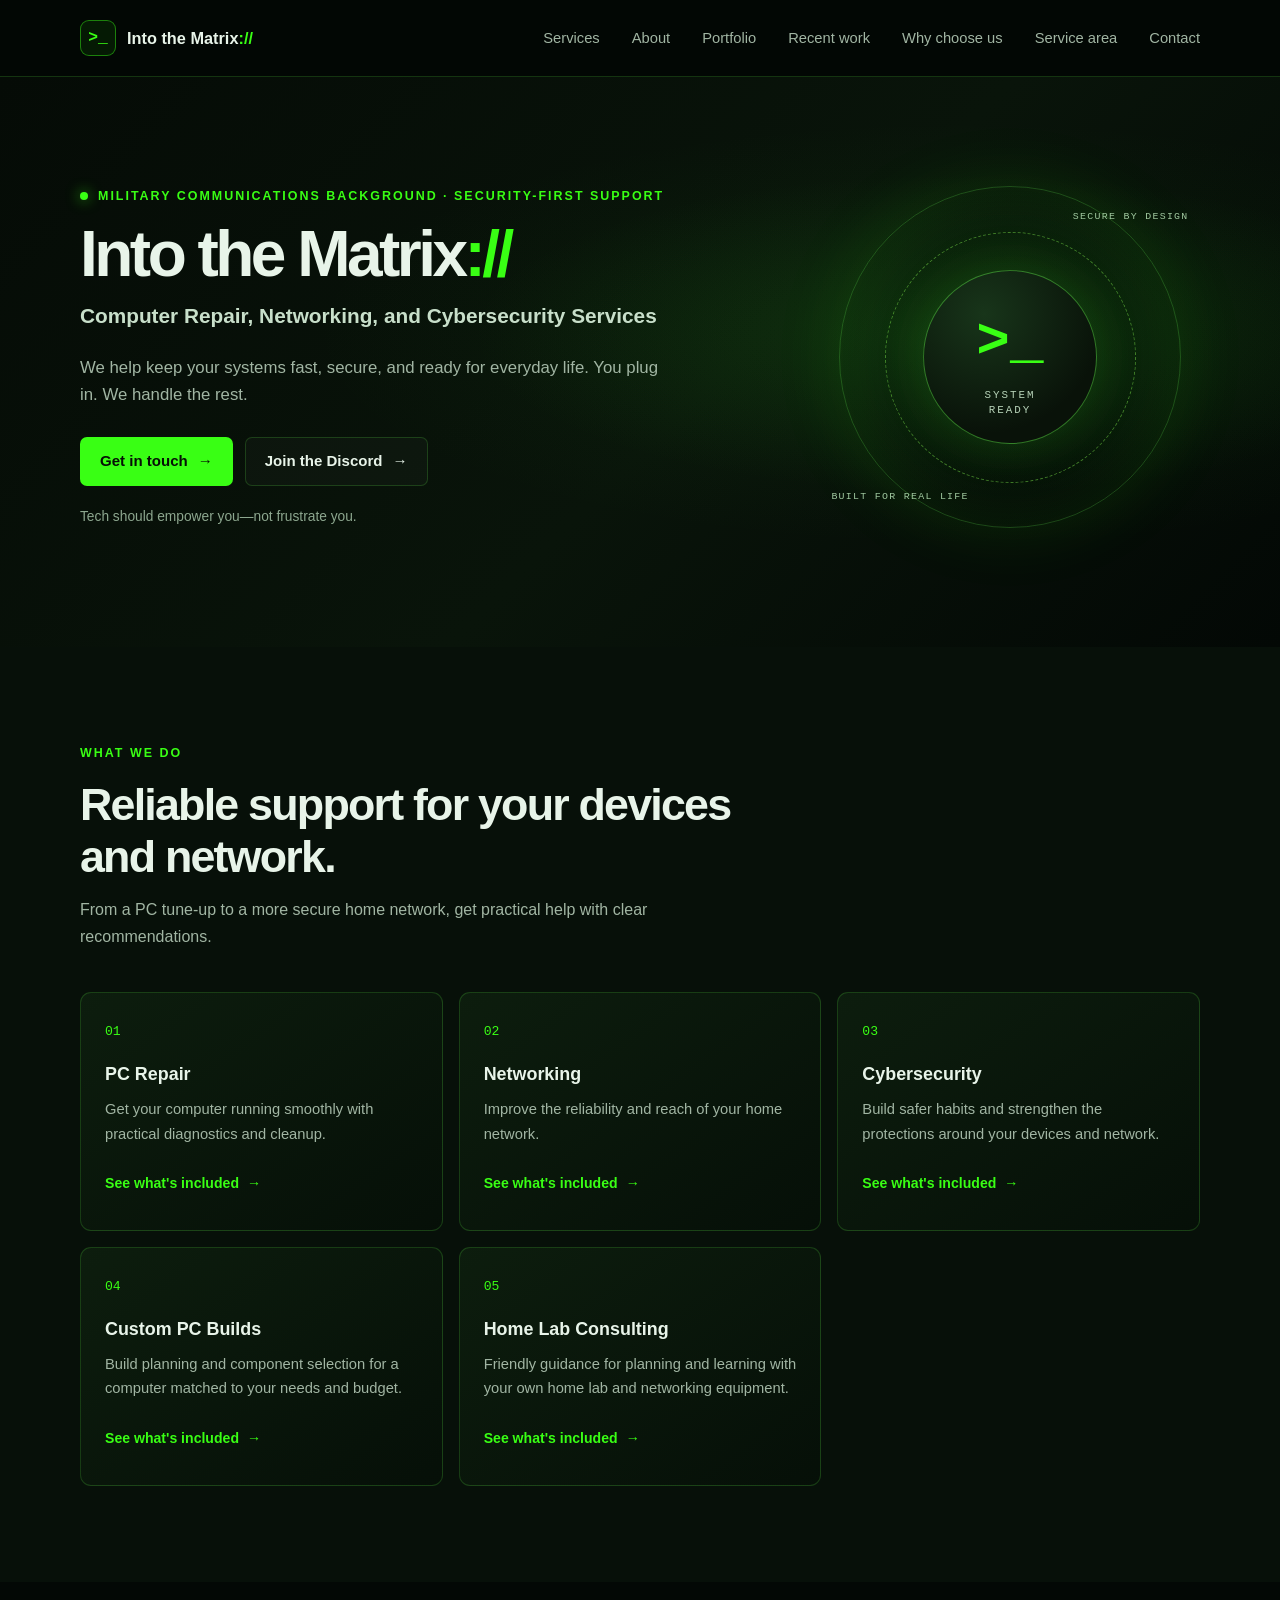
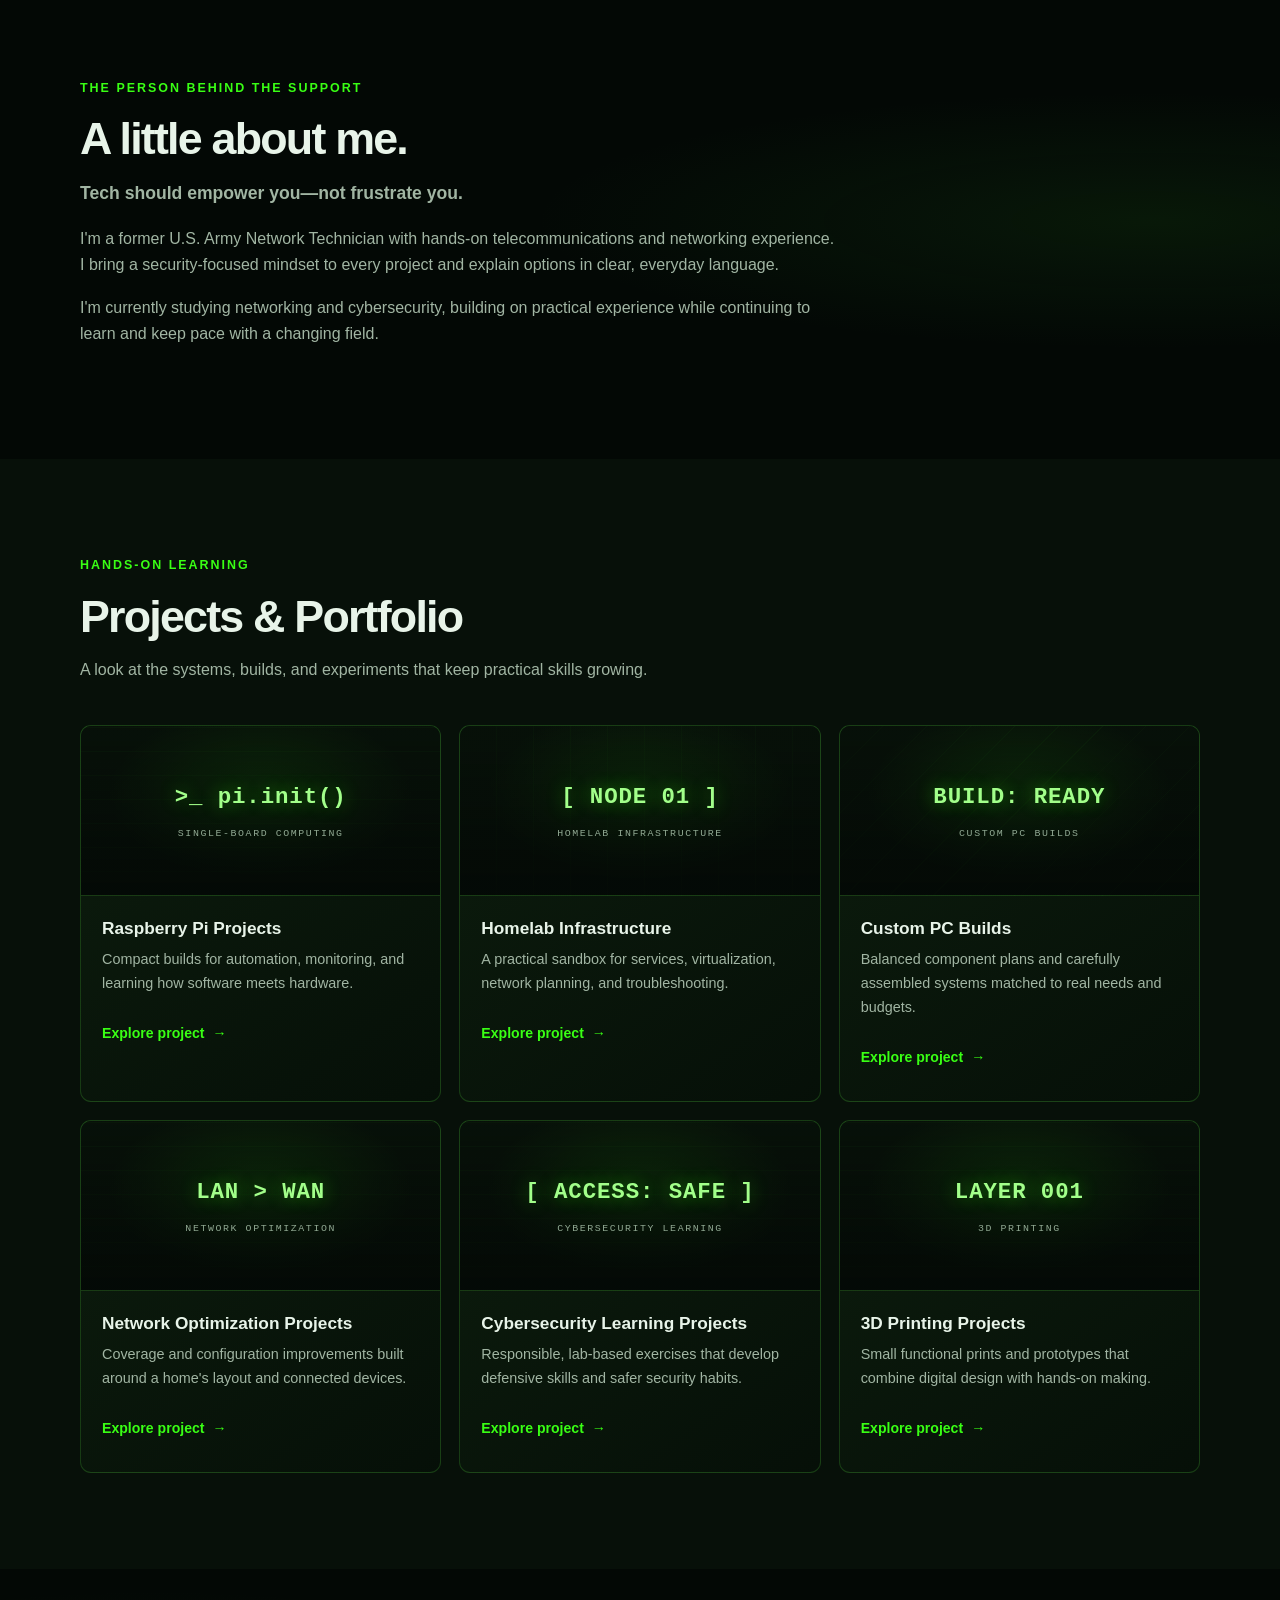
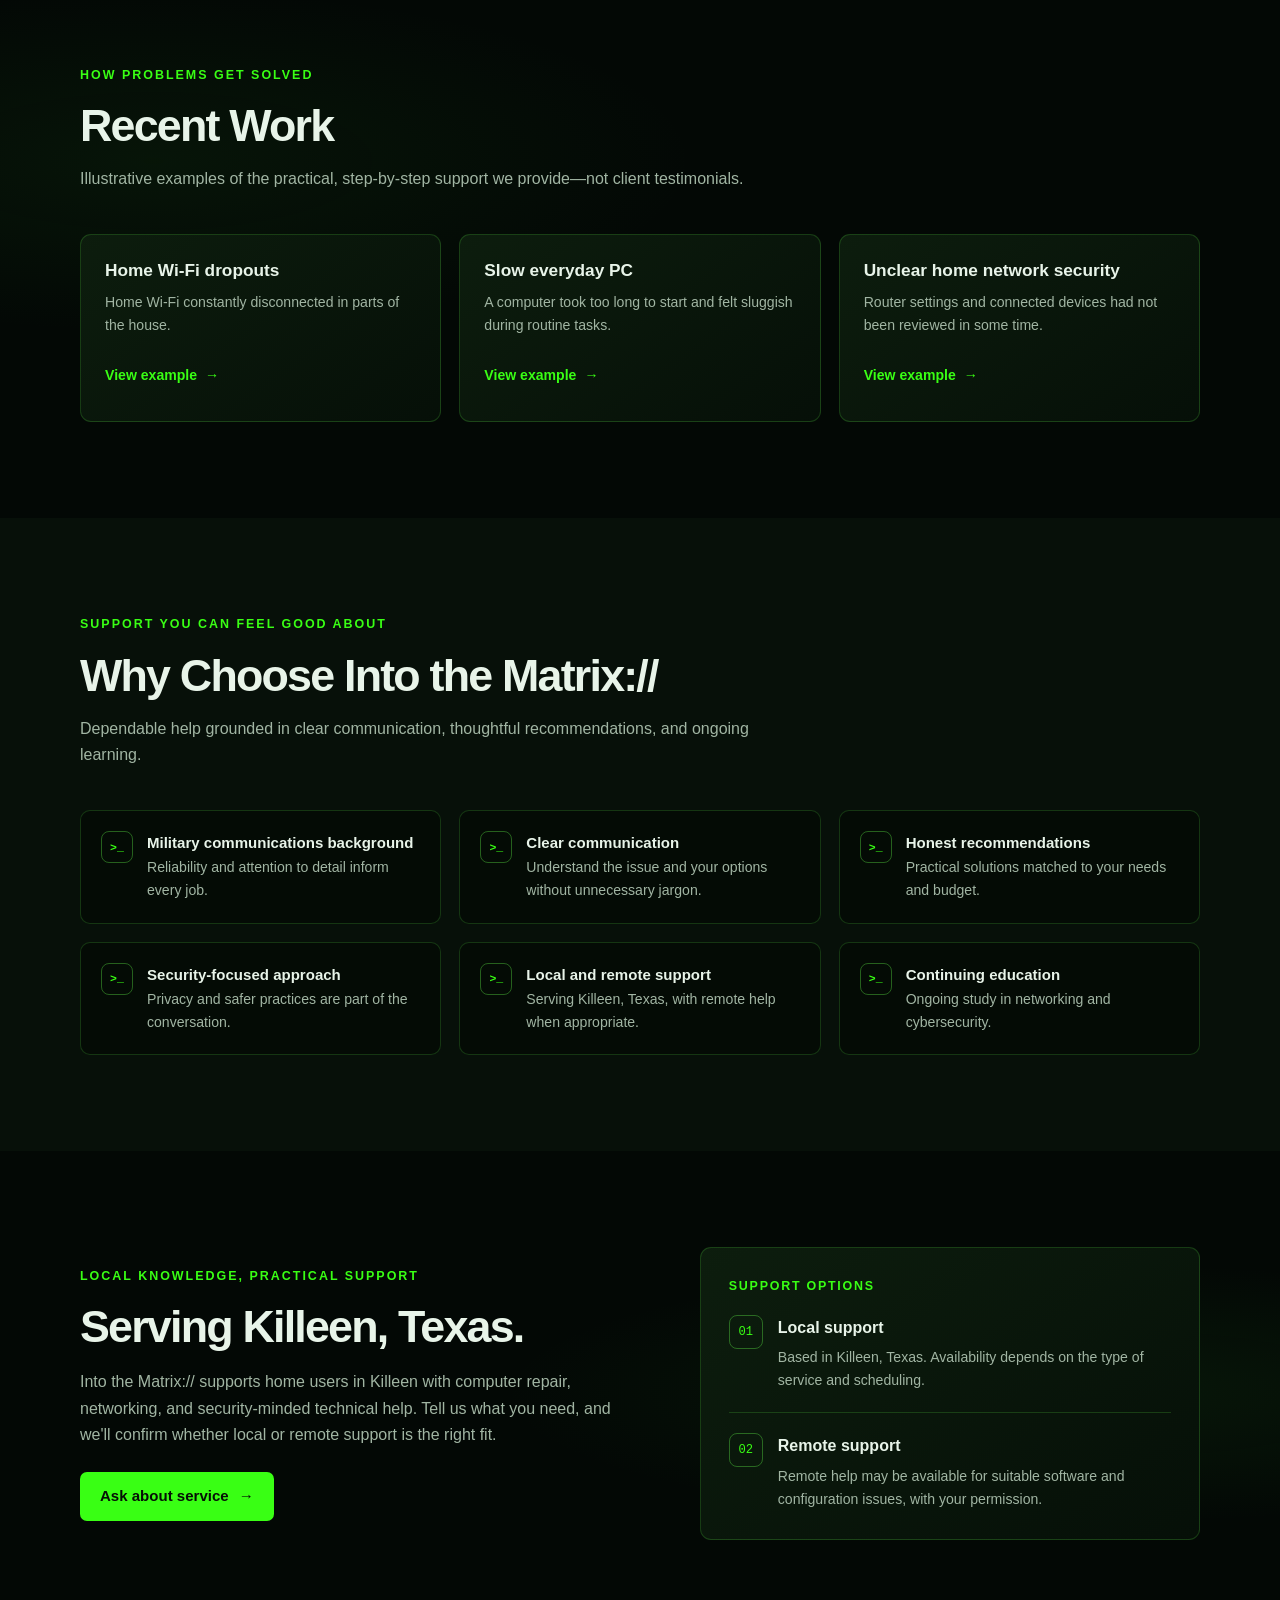
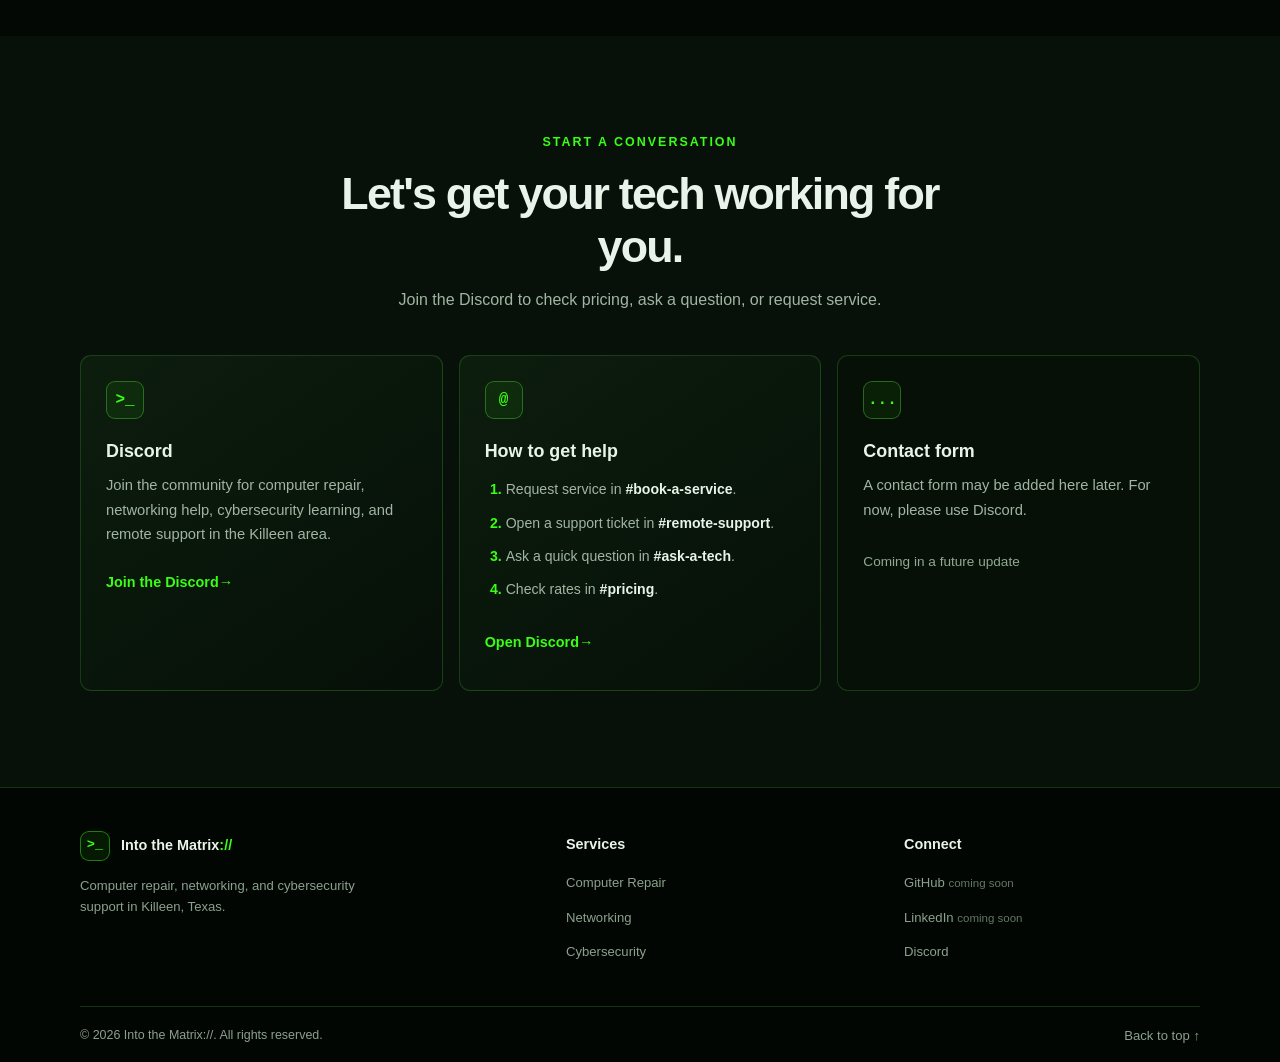
==== commit 9d70767f: "card detail dialogs" ====
--- a/index.html
+++ b/index.html
@@ -93,44 +93,69 @@
             <span class="card-number">01</span>
             <h3>PC Repair</h3>
             <p>Get your computer running smoothly with practical diagnostics and cleanup.</p>
-            <ul class="service-list">
-              <li>PC tune-ups and performance optimization</li>
-              <li>Hardware diagnostics</li>
-              <li>Virus and malware removal</li>
-              <li>Software cleanup</li>
-            </ul>
+            <button class="card-open-button" type="button">See what's included <span aria-hidden="true">&rarr;</span></button>
+            <div class="card-details" hidden>
+              <ul class="service-list">
+                <li>PC tune-ups and performance optimization</li>
+                <li>Hardware diagnostics</li>
+                <li>Virus and malware removal</li>
+                <li>Software cleanup</li>
+              </ul>
+            </div>
           </article>
           <article class="service-card">
             <span class="card-number">02</span>
             <h3>Networking</h3>
             <p>Improve the reliability and reach of your home network.</p>
-            <ul class="service-list">
-              <li>Wi-Fi optimization and router upgrades</li>
-              <li>Home network setup and cabling</li>
-              <li>Device configuration</li>
-              <li>Remote support sessions</li>
-            </ul>
+            <button class="card-open-button" type="button">See what's included <span aria-hidden="true">&rarr;</span></button>
+            <div class="card-details" hidden>
+              <ul class="service-list">
+                <li>Wi-Fi optimization and router upgrades</li>
+                <li>Home network setup and cabling</li>
+                <li>Device configuration</li>
+                <li>Remote support sessions</li>
+              </ul>
+            </div>
           </article>
           <article class="service-card">
             <span class="card-number">03</span>
             <h3>Cybersecurity</h3>
             <p>Build safer habits and strengthen the protections around your devices and network.</p>
-            <ul class="service-list">
-              <li>Network hardening</li>
-              <li>Router and firewall optimization</li>
-              <li>Password hygiene and MFA</li>
-              <li>Threat cleanup and privacy coaching</li>
-            </ul>
+            <button class="card-open-button" type="button">See what's included <span aria-hidden="true">&rarr;</span></button>
+            <div class="card-details" hidden>
+              <ul class="service-list">
+                <li>Network hardening</li>
+                <li>Router and firewall optimization</li>
+                <li>Password hygiene and MFA</li>
+                <li>Threat cleanup and privacy coaching</li>
+              </ul>
+            </div>
           </article>
           <article class="service-card">
             <span class="card-number">04</span>
             <h3>Custom PC Builds</h3>
             <p>Build planning and component selection for a computer matched to your needs and budget.</p>
+            <button class="card-open-button" type="button">See what's included <span aria-hidden="true">&rarr;</span></button>
+            <div class="card-details" hidden>
+              <ul class="service-list">
+                <li>Component selection matched to your budget</li>
+                <li>Compatibility and upgrade planning</li>
+                <li>Build guidance for your intended use</li>
+              </ul>
+            </div>
           </article>
           <article class="service-card">
             <span class="card-number">05</span>
             <h3>Home Lab Consulting</h3>
             <p>Friendly guidance for planning and learning with your own home lab and networking equipment.</p>
+            <button class="card-open-button" type="button">See what's included <span aria-hidden="true">&rarr;</span></button>
+            <div class="card-details" hidden>
+              <ul class="service-list">
+                <li>Home lab planning and equipment guidance</li>
+                <li>Virtualization and network learning</li>
+                <li>Friendly troubleshooting support</li>
+              </ul>
+            </div>
           </article>
         </div>
       </div>
@@ -172,10 +197,14 @@
             <div class="portfolio-copy">
               <h3>Raspberry Pi Projects</h3>
               <p>Compact builds for automation, monitoring, and learning how software meets hardware.</p>
-              <p class="skill-label">Skills used</p>
-              <ul class="skill-list" aria-label="Raspberry Pi project skills">
-                <li>Linux</li><li>Python</li><li>Automation</li>
-              </ul>
+              <button class="card-open-button" type="button">Explore project <span aria-hidden="true">&rarr;</span></button>
+              <div class="card-details" hidden>
+                <p>Compact builds for automation, monitoring, and learning how software meets hardware.</p>
+                <p class="skill-label">Skills used</p>
+                <ul class="skill-list" aria-label="Raspberry Pi project skills">
+                  <li>Linux</li><li>Python</li><li>Automation</li>
+                </ul>
+              </div>
             </div>
           </article>
 
@@ -187,10 +216,14 @@
             <div class="portfolio-copy">
               <h3>Homelab Infrastructure</h3>
               <p>A practical sandbox for services, virtualization, network planning, and troubleshooting.</p>
-              <p class="skill-label">Skills used</p>
-              <ul class="skill-list" aria-label="Homelab infrastructure skills">
-                <li>Virtualization</li><li>Networking</li><li>Linux</li>
-              </ul>
+              <button class="card-open-button" type="button">Explore project <span aria-hidden="true">&rarr;</span></button>
+              <div class="card-details" hidden>
+                <p>A practical sandbox for services, virtualization, network planning, and troubleshooting.</p>
+                <p class="skill-label">Skills used</p>
+                <ul class="skill-list" aria-label="Homelab infrastructure skills">
+                  <li>Virtualization</li><li>Networking</li><li>Linux</li>
+                </ul>
+              </div>
             </div>
           </article>
 
@@ -202,10 +235,14 @@
             <div class="portfolio-copy">
               <h3>Custom PC Builds</h3>
               <p>Balanced component plans and carefully assembled systems matched to real needs and budgets.</p>
-              <p class="skill-label">Skills used</p>
-              <ul class="skill-list" aria-label="Custom PC build skills">
-                <li>Hardware</li><li>Compatibility</li><li>Diagnostics</li>
-              </ul>
+              <button class="card-open-button" type="button">Explore project <span aria-hidden="true">&rarr;</span></button>
+              <div class="card-details" hidden>
+                <p>Balanced component plans and carefully assembled systems matched to real needs and budgets.</p>
+                <p class="skill-label">Skills used</p>
+                <ul class="skill-list" aria-label="Custom PC build skills">
+                  <li>Hardware</li><li>Compatibility</li><li>Diagnostics</li>
+                </ul>
+              </div>
             </div>
           </article>
 
@@ -217,10 +254,14 @@
             <div class="portfolio-copy">
               <h3>Network Optimization Projects</h3>
               <p>Coverage and configuration improvements built around a home's layout and connected devices.</p>
-              <p class="skill-label">Skills used</p>
-              <ul class="skill-list" aria-label="Network optimization skills">
-                <li>Wi-Fi</li><li>Routing</li><li>Troubleshooting</li>
-              </ul>
+              <button class="card-open-button" type="button">Explore project <span aria-hidden="true">&rarr;</span></button>
+              <div class="card-details" hidden>
+                <p>Coverage and configuration improvements built around a home's layout and connected devices.</p>
+                <p class="skill-label">Skills used</p>
+                <ul class="skill-list" aria-label="Network optimization skills">
+                  <li>Wi-Fi</li><li>Routing</li><li>Troubleshooting</li>
+                </ul>
+              </div>
             </div>
           </article>
 
@@ -232,10 +273,14 @@
             <div class="portfolio-copy">
               <h3>Cybersecurity Learning Projects</h3>
               <p>Responsible, lab-based exercises that develop defensive skills and safer security habits.</p>
-              <p class="skill-label">Skills used</p>
-              <ul class="skill-list" aria-label="Cybersecurity learning skills">
-                <li>Hardening</li><li>Monitoring</li><li>Risk awareness</li>
-              </ul>
+              <button class="card-open-button" type="button">Explore project <span aria-hidden="true">&rarr;</span></button>
+              <div class="card-details" hidden>
+                <p>Responsible, lab-based exercises that develop defensive skills and safer security habits.</p>
+                <p class="skill-label">Skills used</p>
+                <ul class="skill-list" aria-label="Cybersecurity learning skills">
+                  <li>Hardening</li><li>Monitoring</li><li>Risk awareness</li>
+                </ul>
+              </div>
             </div>
           </article>
 
@@ -247,10 +292,14 @@
             <div class="portfolio-copy">
               <h3>3D Printing Projects</h3>
               <p>Small functional prints and prototypes that combine digital design with hands-on making.</p>
-              <p class="skill-label">Skills used</p>
-              <ul class="skill-list" aria-label="3D printing project skills">
-                <li>CAD</li><li>Prototyping</li><li>Calibration</li>
-              </ul>
+              <button class="card-open-button" type="button">Explore project <span aria-hidden="true">&rarr;</span></button>
+              <div class="card-details" hidden>
+                <p>Small functional prints and prototypes that combine digital design with hands-on making.</p>
+                <p class="skill-label">Skills used</p>
+                <ul class="skill-list" aria-label="3D printing project skills">
+                  <li>CAD</li><li>Prototyping</li><li>Calibration</li>
+                </ul>
+              </div>
             </div>
           </article>
         </div>
@@ -268,29 +317,41 @@
         <div class="recent-grid">
           <article class="recent-card">
             <h3>Home Wi-Fi dropouts</h3>
-            <dl class="case-study">
-              <div><dt>Problem</dt><dd>Home Wi-Fi constantly disconnected in parts of the house.</dd></div>
-              <div><dt>Solution</dt><dd>Reviewed router placement, selected a clearer channel, and adjusted network settings.</dd></div>
-              <div><dt>Result</dt><dd>More reliable coverage throughout the home.</dd></div>
-            </dl>
+            <p class="card-summary">Home Wi-Fi constantly disconnected in parts of the house.</p>
+            <button class="card-open-button" type="button">View example <span aria-hidden="true">&rarr;</span></button>
+            <div class="card-details" hidden>
+              <dl class="case-study">
+                <div><dt>Problem</dt><dd>Home Wi-Fi constantly disconnected in parts of the house.</dd></div>
+                <div><dt>Solution</dt><dd>Reviewed router placement, selected a clearer channel, and adjusted network settings.</dd></div>
+                <div><dt>Result</dt><dd>More reliable coverage throughout the home.</dd></div>
+              </dl>
+            </div>
           </article>
 
           <article class="recent-card">
             <h3>Slow everyday PC</h3>
-            <dl class="case-study">
-              <div><dt>Problem</dt><dd>A computer took too long to start and felt sluggish during routine tasks.</dd></div>
-              <div><dt>Solution</dt><dd>Checked storage health, startup apps, available updates, and system resource usage.</dd></div>
-              <div><dt>Result</dt><dd>A clearer upgrade and cleanup plan based on the actual bottleneck.</dd></div>
-            </dl>
+            <p class="card-summary">A computer took too long to start and felt sluggish during routine tasks.</p>
+            <button class="card-open-button" type="button">View example <span aria-hidden="true">&rarr;</span></button>
+            <div class="card-details" hidden>
+              <dl class="case-study">
+                <div><dt>Problem</dt><dd>A computer took too long to start and felt sluggish during routine tasks.</dd></div>
+                <div><dt>Solution</dt><dd>Checked storage health, startup apps, available updates, and system resource usage.</dd></div>
+                <div><dt>Result</dt><dd>A clearer upgrade and cleanup plan based on the actual bottleneck.</dd></div>
+              </dl>
+            </div>
           </article>
 
           <article class="recent-card">
             <h3>Unclear home network security</h3>
-            <dl class="case-study">
-              <div><dt>Problem</dt><dd>Router settings and connected devices had not been reviewed in some time.</dd></div>
-              <div><dt>Solution</dt><dd>Reviewed Wi-Fi security, firmware status, admin access, and connected devices.</dd></div>
-              <div><dt>Result</dt><dd>Practical next steps to strengthen the network and maintain it over time.</dd></div>
-            </dl>
+            <p class="card-summary">Router settings and connected devices had not been reviewed in some time.</p>
+            <button class="card-open-button" type="button">View example <span aria-hidden="true">&rarr;</span></button>
+            <div class="card-details" hidden>
+              <dl class="case-study">
+                <div><dt>Problem</dt><dd>Router settings and connected devices had not been reviewed in some time.</dd></div>
+                <div><dt>Solution</dt><dd>Reviewed Wi-Fi security, firmware status, admin access, and connected devices.</dd></div>
+                <div><dt>Result</dt><dd>Practical next steps to strengthen the network and maintain it over time.</dd></div>
+              </dl>
+            </div>
           </article>
         </div>
       </div>
@@ -384,6 +445,15 @@
       </div>
     </section>
   </main>
+
+  <dialog class="card-dialog" aria-labelledby="card-dialog-title">
+    <div class="card-dialog-heading">
+      <p class="eyebrow">Into the Matrix://</p>
+      <button class="card-dialog-close" type="button" aria-label="Close details">&times;</button>
+    </div>
+    <h2 id="card-dialog-title"></h2>
+    <div class="card-dialog-content"></div>
+  </dialog>
 
   <!-- The footer closes the page and reserves space for future social profiles. -->
   <footer class="site-footer">
--- a/css/styles.css
+++ b/css/styles.css
@@ -452,8 +452,7 @@
 }
 
 .service-card,
-.contact-card,
-.approach-card {
+.contact-card {
   border: 1px solid var(--color-border);
   border-radius: 11px;
   background: linear-gradient(145deg, rgba(13, 30, 14, 0.96), rgba(6, 16, 8, 0.96));
@@ -504,8 +503,37 @@
   color: var(--color-accent);
 }
 
+.card-open-button {
+  display: inline-flex;
+  min-height: 44px;
+  align-items: center;
+  gap: 8px;
+  margin-top: 16px;
+  padding: 0;
+  border: 0;
+  background: transparent;
+  color: var(--color-accent);
+  font: inherit;
+  font-size: 0.88rem;
+  font-weight: 700;
+  text-align: left;
+  cursor: pointer;
+}
+
+.card-open-button:hover {
+  color: var(--color-accent-bright);
+  text-decoration: underline;
+  text-underline-offset: 4px;
+}
+
+.card-open-button:focus-visible,
+.card-dialog-close:focus-visible {
+  outline: 3px solid var(--color-accent);
+  outline-offset: 4px;
+}
+
 /* ------------------------------
-   5. About section and approach list
+   5. About section
    ------------------------------ */
 .about-section {
   background:
@@ -515,9 +543,7 @@
 
 .about-layout {
   display: grid;
-  grid-template-columns: 1fr 0.85fr;
-  align-items: center;
-  gap: 72px;
+  grid-template-columns: minmax(0, 760px);
 }
 
 .about-intro > p:not(.eyebrow) {
@@ -528,52 +554,6 @@
   color: #c6dfc7;
   font-size: 1.1rem;
   font-weight: 600;
-}
-
-.approach-card {
-  padding: 30px;
-}
-
-.approach-label {
-  margin-bottom: 24px;
-  color: var(--color-accent);
-  font-size: 0.78rem;
-  font-weight: 700;
-  letter-spacing: 0.14em;
-  text-transform: uppercase;
-}
-
-.approach-list {
-  display: grid;
-  gap: 22px;
-  margin: 0;
-  padding: 0;
-  list-style: none;
-}
-
-.approach-list li {
-  display: flex;
-  align-items: flex-start;
-  gap: 14px;
-  color: var(--color-muted);
-  font-size: 0.91rem;
-}
-
-.approach-list strong {
-  color: var(--color-text);
-  font-size: 0.98rem;
-}
-
-.check-mark {
-  display: grid;
-  width: 27px;
-  height: 27px;
-  flex: 0 0 27px;
-  place-items: center;
-  border: 1px solid rgba(100, 255, 75, 0.35);
-  border-radius: 50%;
-  color: var(--color-accent);
-  font-weight: 700;
 }
 
 /* ------------------------------
@@ -667,7 +647,360 @@
 }
 
 /* ------------------------------
-   7. Footer and small-screen layout
+   7. Portfolio, case studies, and trust
+   ------------------------------ */
+.portfolio-grid,
+.recent-grid {
+  display: grid;
+  grid-template-columns: repeat(3, minmax(0, 1fr));
+  gap: 18px;
+}
+
+.portfolio-card,
+.recent-card {
+  min-width: 0;
+  overflow: hidden;
+  border: 1px solid var(--color-border);
+  border-radius: 11px;
+  background: linear-gradient(145deg, rgba(13, 30, 14, 0.96), rgba(6, 16, 8, 0.96));
+  transition: border-color 160ms ease, transform 160ms ease;
+}
+
+.portfolio-card:hover,
+.recent-card:hover {
+  transform: translateY(-3px);
+  border-color: rgba(57, 255, 20, 0.45);
+}
+
+.portfolio-visual {
+  display: flex;
+  min-height: 170px;
+  flex-direction: column;
+  align-items: center;
+  justify-content: center;
+  gap: 10px;
+  margin: 0;
+  border-bottom: 1px solid var(--color-border);
+  background:
+    linear-gradient(rgba(7, 17, 8, 0.35), rgba(3, 8, 5, 0.82)),
+    repeating-linear-gradient(0deg, transparent 0 23px, rgba(57, 255, 20, 0.08) 24px),
+    radial-gradient(ellipse at 50% 40%, rgba(57, 255, 20, 0.17), transparent 60%),
+    #071009;
+  color: var(--color-accent-bright);
+  font-family: Consolas, monospace;
+  font-size: clamp(1.05rem, 2vw, 1.4rem);
+  font-weight: 700;
+  letter-spacing: 0.04em;
+  text-shadow: 0 0 18px rgba(57, 255, 20, 0.45);
+  text-align: center;
+}
+
+.visual-caption {
+  color: #91a993;
+  font-size: 0.62rem;
+  font-weight: 400;
+  letter-spacing: 0.16em;
+  text-shadow: none;
+}
+
+.visual-lab {
+  background:
+    linear-gradient(rgba(7, 17, 8, 0.4), rgba(3, 8, 5, 0.84)),
+    repeating-linear-gradient(90deg, transparent 0 36px, rgba(57, 255, 20, 0.07) 37px),
+    radial-gradient(ellipse at 50% 40%, rgba(57, 255, 20, 0.17), transparent 60%),
+    #071009;
+}
+
+.visual-pc {
+  background:
+    linear-gradient(rgba(7, 17, 8, 0.35), rgba(3, 8, 5, 0.82)),
+    repeating-linear-gradient(135deg, transparent 0 30px, rgba(57, 255, 20, 0.07) 31px),
+    radial-gradient(ellipse at 50% 40%, rgba(57, 255, 20, 0.17), transparent 60%),
+    #071009;
+}
+
+.portfolio-copy {
+  padding: 21px;
+}
+
+.portfolio-copy h3,
+.recent-card h3 {
+  margin-bottom: 8px;
+  font-size: 1.08rem;
+  line-height: 1.35;
+}
+
+.portfolio-copy > p:not(.skill-label) {
+  min-height: 0;
+  margin-bottom: 0;
+  color: var(--color-muted);
+  font-size: 0.9rem;
+}
+
+.skill-label {
+  margin-bottom: 8px;
+  color: #c6dfc7;
+  font-size: 0.76rem;
+  font-weight: 700;
+  letter-spacing: 0.08em;
+  text-transform: uppercase;
+}
+
+.skill-list {
+  display: flex;
+  flex-wrap: wrap;
+  gap: 7px;
+  margin: 0;
+  padding: 0;
+  list-style: none;
+}
+
+.skill-list li {
+  padding: 4px 9px;
+  border: 1px solid var(--color-border);
+  border-radius: 999px;
+  background: rgba(57, 255, 20, 0.045);
+  color: var(--color-muted);
+  font-size: 0.75rem;
+}
+
+.recent-section {
+  background:
+    radial-gradient(ellipse at 12% 35%, rgba(38, 135, 32, 0.1), transparent 34%),
+    var(--color-page);
+}
+
+.recent-card {
+  padding: 24px;
+}
+
+.card-summary {
+  margin-bottom: 0;
+  color: var(--color-muted);
+  font-size: 0.88rem;
+}
+
+.case-study {
+  display: grid;
+  gap: 17px;
+  margin: 0;
+}
+
+.case-study div {
+  padding-left: 13px;
+  border-left: 2px solid rgba(57, 255, 20, 0.42);
+}
+
+.case-study dt {
+  margin-bottom: 3px;
+  color: var(--color-accent);
+  font-family: Consolas, monospace;
+  font-size: 0.78rem;
+  font-weight: 700;
+  letter-spacing: 0.05em;
+}
+
+.case-study dd {
+  margin: 0;
+  color: var(--color-muted);
+  font-size: 0.88rem;
+}
+
+.card-dialog {
+  width: min(560px, calc(100% - 32px));
+  max-height: min(80vh, 680px);
+  overflow: auto;
+  padding: 28px;
+  border: 1px solid rgba(100, 255, 75, 0.35);
+  border-radius: 14px;
+  background: linear-gradient(145deg, #0c1b10, #050b06);
+  color: var(--color-text);
+  box-shadow: 0 24px 80px rgba(0, 0, 0, 0.65);
+}
+
+.card-dialog::backdrop {
+  background: rgba(0, 0, 0, 0.78);
+  backdrop-filter: blur(4px);
+}
+
+.card-dialog-heading {
+  display: flex;
+  align-items: center;
+  justify-content: space-between;
+  gap: 20px;
+}
+
+.card-dialog-heading .eyebrow {
+  margin-bottom: 12px;
+}
+
+.card-dialog h2 {
+  margin-bottom: 20px;
+  font-size: clamp(1.5rem, 5vw, 2rem);
+  line-height: 1.2;
+}
+
+.card-dialog-content > :last-child {
+  margin-bottom: 0;
+}
+
+.card-dialog-content p {
+  color: var(--color-muted);
+}
+
+.card-dialog-content .service-list {
+  margin-top: 0;
+}
+
+.card-dialog-close {
+  display: grid;
+  width: 44px;
+  height: 44px;
+  flex: 0 0 44px;
+  place-items: center;
+  border: 1px solid var(--color-border);
+  border-radius: 8px;
+  background: rgba(255, 255, 255, 0.025);
+  color: var(--color-text);
+  font: inherit;
+  font-size: 1.6rem;
+  line-height: 1;
+  cursor: pointer;
+}
+
+.card-dialog-close:hover {
+  border-color: rgba(57, 255, 20, 0.65);
+  color: var(--color-accent);
+}
+
+.why-section {
+  background: #071009;
+}
+
+.trust-grid {
+  display: grid;
+  grid-template-columns: repeat(3, minmax(0, 1fr));
+  gap: 18px;
+  margin: 0;
+  padding: 0;
+  list-style: none;
+}
+
+.trust-grid li {
+  display: flex;
+  align-items: flex-start;
+  gap: 14px;
+  min-width: 0;
+  padding: 20px;
+  border: 1px solid var(--color-border);
+  border-radius: 10px;
+  background: rgba(3, 8, 5, 0.56);
+  color: var(--color-muted);
+  font-size: 0.88rem;
+}
+
+.trust-grid strong {
+  color: var(--color-text);
+  font-size: 0.94rem;
+}
+
+.trust-mark {
+  display: grid;
+  width: 32px;
+  height: 32px;
+  flex: 0 0 32px;
+  place-items: center;
+  border: 1px solid rgba(100, 255, 75, 0.35);
+  border-radius: 8px;
+  color: var(--color-accent);
+  font-family: Consolas, monospace;
+  font-size: 0.72rem;
+  font-weight: 700;
+}
+
+/* ------------------------------
+   8. Service area
+   ------------------------------ */
+.area-section {
+  background:
+    radial-gradient(ellipse at 85% 50%, rgba(38, 135, 32, 0.12), transparent 38%),
+    var(--color-page);
+}
+
+.area-layout {
+  display: grid;
+  grid-template-columns: minmax(0, 1fr) minmax(0, 0.9fr);
+  align-items: center;
+  gap: 64px;
+}
+
+.area-copy h2 {
+  margin-bottom: 16px;
+  font-size: clamp(2rem, 3.5vw, 2.8rem);
+  letter-spacing: -0.04em;
+  line-height: 1.18;
+}
+
+.area-description {
+  max-width: 550px;
+  margin-bottom: 24px;
+  color: var(--color-muted);
+}
+
+.area-panel {
+  padding: 28px;
+  border: 1px solid var(--color-border);
+  border-radius: 11px;
+  background: linear-gradient(145deg, rgba(13, 30, 14, 0.96), rgba(6, 16, 8, 0.96));
+}
+
+.area-panel-label {
+  margin-bottom: 18px;
+  color: var(--color-accent);
+  font-size: 0.78rem;
+  font-weight: 700;
+  letter-spacing: 0.14em;
+  text-transform: uppercase;
+}
+
+.area-option {
+  display: flex;
+  align-items: flex-start;
+  gap: 15px;
+}
+
+.area-option + .area-option {
+  margin-top: 20px;
+  padding-top: 20px;
+  border-top: 1px solid var(--color-border);
+}
+
+.area-option-mark {
+  display: grid;
+  width: 34px;
+  height: 34px;
+  flex: 0 0 34px;
+  place-items: center;
+  border: 1px solid rgba(100, 255, 75, 0.35);
+  border-radius: 8px;
+  color: var(--color-accent);
+  font-family: Consolas, monospace;
+  font-size: 0.76rem;
+}
+
+.area-option h3 {
+  margin-bottom: 5px;
+  font-size: 1rem;
+}
+
+.area-option p {
+  margin: 0;
+  color: var(--color-muted);
+  font-size: 0.88rem;
+}
+
+/* ------------------------------
+   9. Footer and small-screen layout
    ------------------------------ */
 .site-footer {
   border-top: 1px solid var(--color-border);
@@ -675,11 +1008,10 @@
 }
 
 .footer-inner {
-  display: flex;
-  min-height: 92px;
-  align-items: center;
-  justify-content: space-between;
-  gap: 20px;
+  display: grid;
+  grid-template-columns: 1.5fr 1fr 1fr;
+  gap: 42px;
+  padding-block: 42px;
 }
 
 .footer-brand {
@@ -692,11 +1024,61 @@
   font-size: 0.85rem;
 }
 
-.footer-copy,
-.footer-social {
+.footer-business > p {
+  max-width: 300px;
+  margin: 14px 0 0;
+  color: #8ca18d;
+  font-size: 0.82rem;
+}
+
+.footer-services h2,
+.footer-social h2 {
+  margin: 3px 0 12px;
+  color: var(--color-text);
+  font-size: 0.9rem;
+}
+
+.footer-services ul,
+.footer-social ul {
+  display: grid;
+  gap: 8px;
+  margin: 0;
+  padding: 0;
+  list-style: none;
+}
+
+.footer-services a,
+.footer-social a,
+.footer-bottom a {
+  color: #8ca18d;
+  font-size: 0.82rem;
+  text-decoration: none;
+}
+
+.footer-services a:hover,
+.footer-social a:hover,
+.footer-bottom a:hover {
+  color: var(--color-accent);
+}
+
+.footer-social a span {
+  color: #647765;
+  font-size: 0.72rem;
+}
+
+.footer-bottom {
+  display: flex;
+  min-height: 58px;
+  align-items: center;
+  justify-content: space-between;
+  gap: 16px;
+  border-top: 1px solid var(--color-border);
+}
+
+.footer-copy {
   margin: 0;
   color: #8ca18d;
-  font-size: 0.82rem;
+  font-size: 0.78rem;
 }
 
 @media (max-width: 820px) {
@@ -725,26 +1107,19 @@
     grid-template-columns: repeat(2, minmax(0, 1fr));
   }
 
+  .portfolio-grid,
+  .recent-grid,
+  .trust-grid {
+    grid-template-columns: repeat(2, minmax(0, 1fr));
+  }
+
   .contact-card:last-child:nth-child(odd) {
     grid-column: 1 / -1;
   }
-
-  .about-layout {
-    gap: 38px;
-  }
-}
-
-@media (max-width: 620px) {
-  .container {
-    width: min(var(--content-width), calc(100% - 36px));
-  }
-
-  .section-shell {
-    padding-block: 62px;
-  }
-
+}
+
+@media (max-width: 900px) {
   .header-inner {
-    min-height: 68px;
     flex-wrap: wrap;
     padding-block: 12px;
   }
@@ -762,6 +1137,11 @@
 
   html.js-enabled .site-nav:not(.is-open) {
     display: none;
+  }
+
+  .site-nav a {
+    width: 100%;
+    padding-block: 4px;
   }
 
   .menu-toggle {
@@ -815,9 +1195,15 @@
     padding-top: 8px;
     border-top: 1px solid var(--color-border);
   }
-
-  .site-nav a {
-    padding-block: 4px;
+}
+
+@media (max-width: 760px) {
+  .container {
+    width: min(var(--content-width), calc(100% - 36px));
+  }
+
+  .section-shell {
+    padding-block: 62px;
   }
 
   .brand {
@@ -851,23 +1237,23 @@
   }
 
   .service-grid,
+  .portfolio-grid,
+  .recent-grid,
+  .trust-grid,
   .contact-grid,
-  .about-layout {
+  .about-layout,
+  .area-layout {
     grid-template-columns: 1fr;
+  }
+
+  .area-layout {
+    gap: 28px;
   }
 
   .service-card {
     min-height: auto;
   }
 
-  .about-layout {
-    gap: 28px;
-  }
-
-  .approach-card {
-    padding: 24px;
-  }
-
   .contact-card {
     min-height: auto;
   }
@@ -877,12 +1263,21 @@
   }
 
   .footer-inner {
-    align-items: flex-start;
-    flex-direction: column;
-    justify-content: center;
-    gap: 10px;
-    padding-block: 22px;
-  }
+    grid-template-columns: 1fr 1fr;
+    gap: 28px 20px;
+    padding-block: 32px;
+  }
+
+  .footer-business {
+    grid-column: 1 / -1;
+  }
+
+  .footer-bottom {
+    min-height: 64px;
+    flex-wrap: wrap;
+    padding-block: 12px;
+  }
+
 }
 
 @media (prefers-reduced-motion: reduce) {
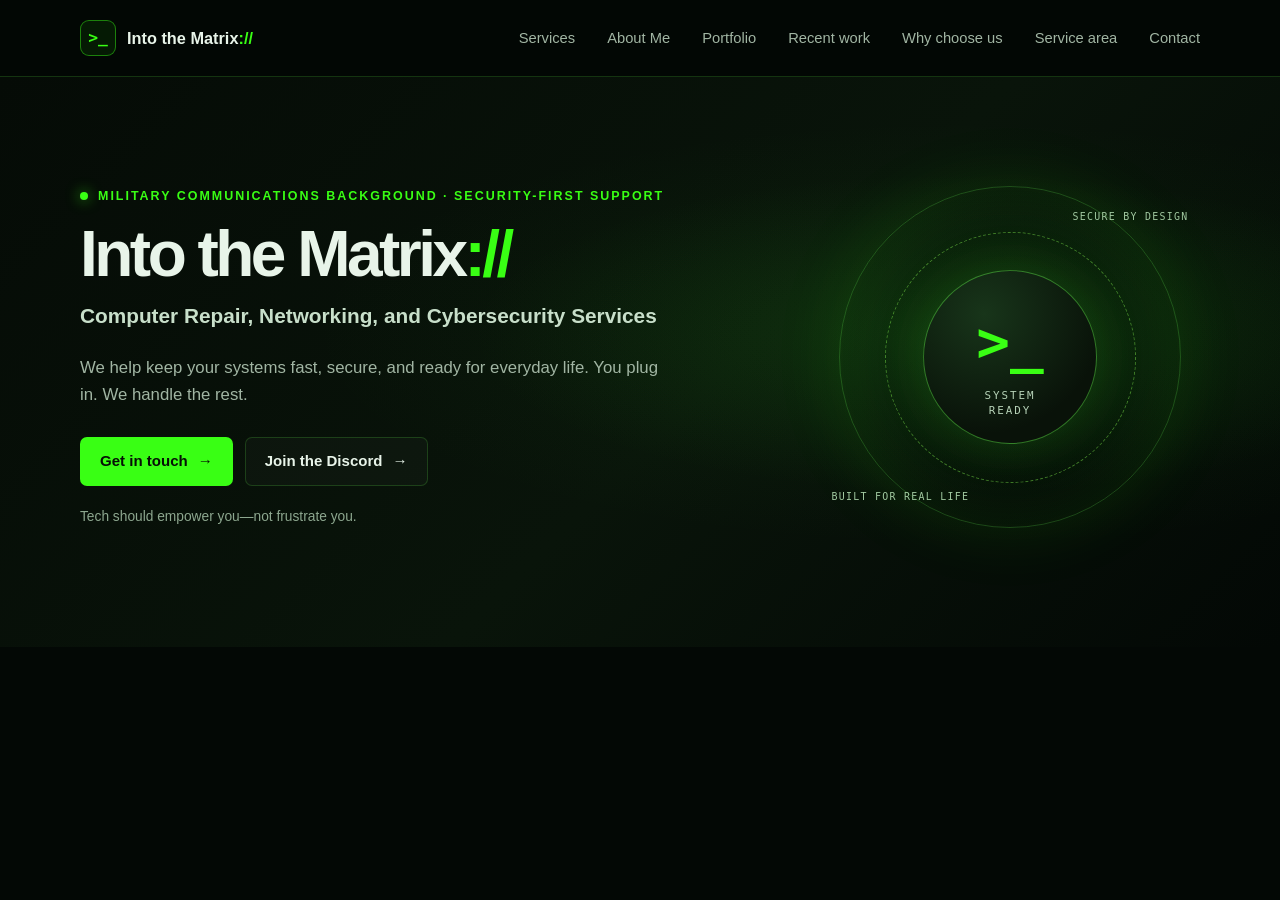
==== commit 14350bd1: "Info Cards" ====
--- a/index.html
+++ b/index.html
@@ -27,7 +27,7 @@
 
       <nav class="site-nav" id="main-navigation" aria-label="Main navigation">
         <a href="#services">Services</a>
-        <a href="#about">About</a>
+        <a href="#about">About Me</a>
         <a href="#portfolio">Portfolio</a>
         <a href="#recent-work">Recent work</a>
         <a href="#why-choose">Why choose us</a>
@@ -455,6 +455,14 @@
     <div class="card-dialog-content"></div>
   </dialog>
 
+  <dialog class="section-dialog" aria-label="Section information">
+    <div class="section-dialog-heading">
+      <p class="eyebrow">Explore Into the Matrix://</p>
+      <button class="section-dialog-close" type="button" aria-label="Close section">&times;</button>
+    </div>
+    <div class="section-dialog-content"></div>
+  </dialog>
+
   <!-- The footer closes the page and reserves space for future social profiles. -->
   <footer class="site-footer">
     <div class="container footer-inner">
--- a/css/styles.css
+++ b/css/styles.css
@@ -818,9 +818,42 @@
   box-shadow: 0 24px 80px rgba(0, 0, 0, 0.65);
 }
 
-.card-dialog::backdrop {
+.section-dialog {
+  width: min(1000px, calc(100% - 32px));
+  max-height: min(88vh, 900px);
+  overflow: auto;
+  padding: 12px 28px 0;
+  border: 1px solid rgba(100, 255, 75, 0.35);
+  border-radius: 14px;
+  background: linear-gradient(145deg, #0c1b10, #050b06);
+  color: var(--color-text);
+  box-shadow: 0 24px 80px rgba(0, 0, 0, 0.65);
+}
+
+.card-dialog::backdrop,
+.section-dialog::backdrop {
   background: rgba(0, 0, 0, 0.78);
   backdrop-filter: blur(4px);
+}
+
+.section-dialog-heading {
+  position: sticky;
+  z-index: 1;
+  top: -12px;
+  display: flex;
+  align-items: center;
+  justify-content: space-between;
+  gap: 20px;
+  padding-block: 12px;
+  background: #0c1b10;
+}
+
+.section-dialog-heading .eyebrow {
+  margin-bottom: 0;
+}
+
+.section-dialog .section-shell {
+  padding-block: 44px;
 }
 
 .card-dialog-heading {
@@ -868,7 +901,34 @@
   cursor: pointer;
 }
 
+.section-dialog-close {
+  display: grid;
+  width: 44px;
+  height: 44px;
+  flex: 0 0 44px;
+  place-items: center;
+  border: 1px solid var(--color-border);
+  border-radius: 8px;
+  background: rgba(255, 255, 255, 0.025);
+  color: var(--color-text);
+  font: inherit;
+  font-size: 1.6rem;
+  line-height: 1;
+  cursor: pointer;
+}
+
+.card-dialog-close:focus-visible,
+.section-dialog-close:focus-visible {
+  outline: 3px solid var(--color-accent);
+  outline-offset: 4px;
+}
+
 .card-dialog-close:hover {
+  border-color: rgba(57, 255, 20, 0.65);
+  color: var(--color-accent);
+}
+
+.section-dialog-close:hover {
   border-color: rgba(57, 255, 20, 0.65);
   color: var(--color-accent);
 }
@@ -1202,6 +1262,16 @@
     width: min(var(--content-width), calc(100% - 36px));
   }
 
+  .section-dialog {
+    width: calc(100% - 20px);
+    max-height: 90vh;
+    padding: 10px 12px 0;
+  }
+
+  .section-dialog .section-shell {
+    padding-block: 32px;
+  }
+
   .section-shell {
     padding-block: 62px;
   }
@@ -1294,4 +1364,9 @@
   *::after {
     transition-duration: 0.01ms !important;
   }
+}
+
+html.section-cards-enabled main > section:not(#home),
+html.section-cards-enabled .site-footer {
+  display: none;
 }
